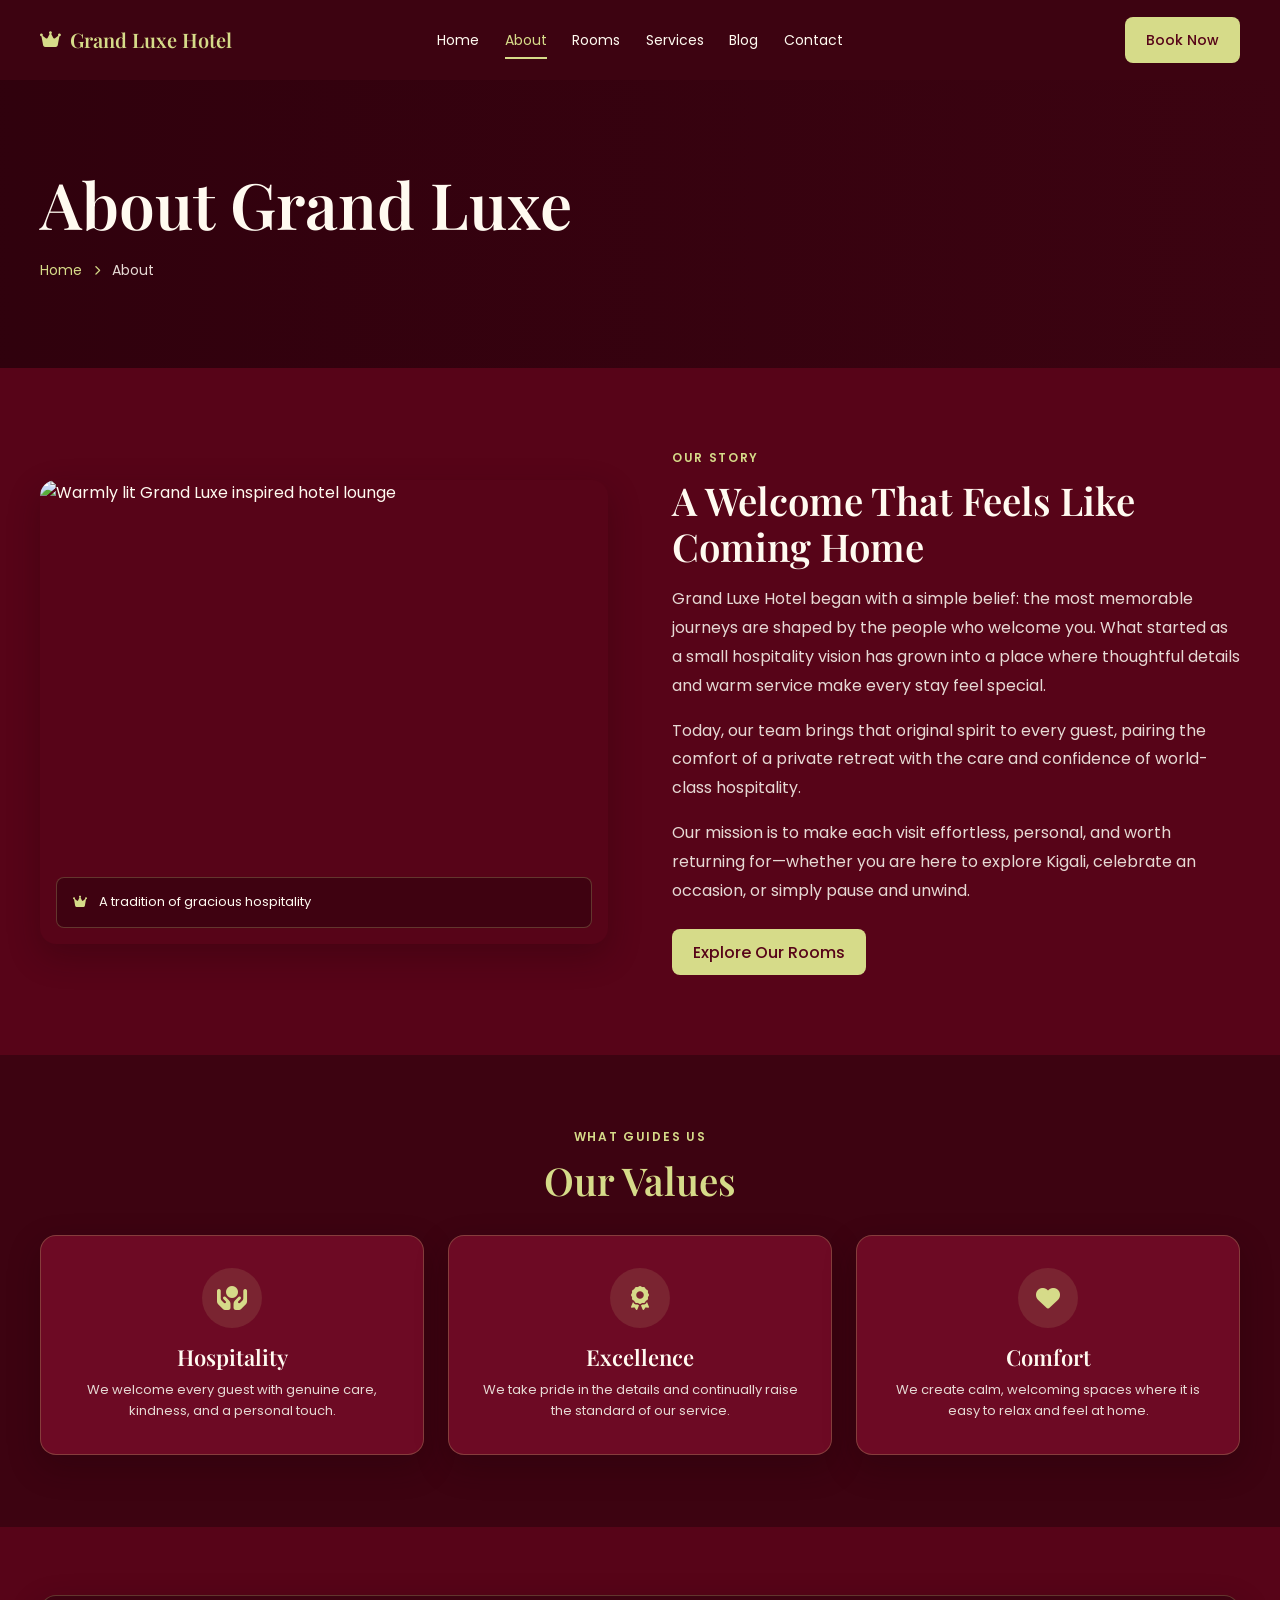
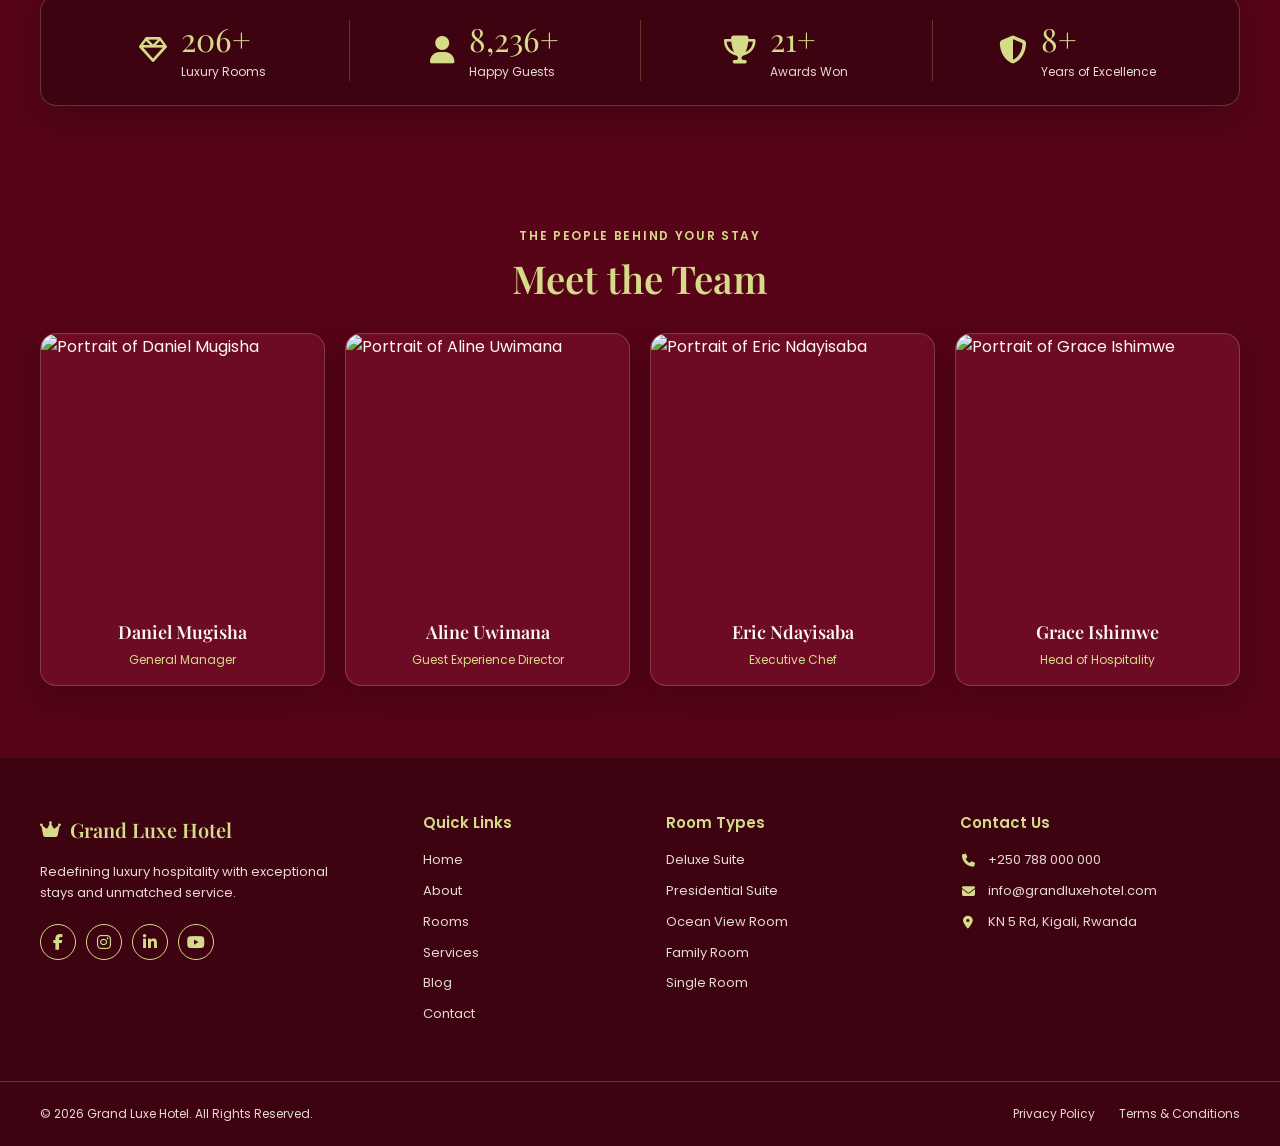
==== about.html @ 6709d189 "Add public pages and admin messages inbox Co-authored-by: Copilot <223556219+Copilot@users.noreply.g" ====
<!DOCTYPE html>
<html lang="en">
<head>
  <meta charset="UTF-8">
  <meta name="viewport" content="width=device-width, initial-scale=1.0">
  <title>About Us | Grand Luxe Hotel</title>
  <link rel="preconnect" href="https://fonts.googleapis.com">
  <link rel="preconnect" href="https://fonts.gstatic.com" crossorigin>
  <link rel="stylesheet" href="https://cdnjs.cloudflare.com/ajax/libs/font-awesome/6.7.2/css/all.min.css">
  <link rel="stylesheet" href="css/style.css">
  <script src="js/main.js" defer></script>
</head>
<body>
  <header class="site-header" id="site-header">
    <div class="site-header__inner container">
      <a class="site-brand" href="index.html" aria-label="Grand Luxe Hotel home">
        <i class="fa-solid fa-crown" aria-hidden="true"></i>
        <span>Grand Luxe Hotel</span>
      </a>
      <nav class="site-nav" id="site-navigation" aria-label="Main navigation">
        <a class="site-nav__link" href="index.html">Home</a>
        <a class="site-nav__link is-active" href="about.html" aria-current="page">About</a>
        <a class="site-nav__link" href="rooms.html">Rooms</a>
        <a class="site-nav__link" href="index.html#services">Services</a>
        <a class="site-nav__link" href="blog.html">Blog</a>
        <a class="site-nav__link" href="contact.html">Contact</a>
        <a class="btn btn-accent site-nav__mobile-book" href="booking.html">Book Now</a>
      </nav>
      <div class="site-header__actions">
        <a class="btn btn-accent site-header__book" href="booking.html">Book Now</a>
        <button class="site-menu-toggle" type="button" aria-label="Open navigation menu" aria-controls="site-navigation" aria-expanded="false">
          <span></span><span></span><span></span>
        </button>
      </div>
    </div>
  </header>

  <main>
    <section class="rooms-banner" aria-labelledby="page-banner-title">
      <div class="rooms-banner__content container">
        <h1 class="rooms-banner__title" id="page-banner-title">About Grand Luxe</h1>
        <nav class="rooms-breadcrumb" aria-label="Breadcrumb">
          <a href="index.html">Home</a><i class="fa-solid fa-chevron-right" aria-hidden="true"></i>
          <span aria-current="page">About</span>
        </nav>
      </div>
    </section>

    <section class="about-story container" aria-labelledby="about-story-title">
      <div class="about-story__image-wrap">
        <img src="https://images.unsplash.com/photo-1600210492486-724fe5c67fb0?auto=format&amp;fit=crop&amp;w=1400&amp;q=85" alt="Warmly lit Grand Luxe inspired hotel lounge" loading="lazy">
        <div class="about-story__image-caption"><i class="fa-solid fa-crown" aria-hidden="true"></i> A tradition of gracious hospitality</div>
      </div>
      <div class="about-story__content">
        <p class="page-eyebrow">Our Story</p>
        <h2 class="section-title" id="about-story-title">A Welcome That Feels Like Coming Home</h2>
        <p>Grand Luxe Hotel began with a simple belief: the most memorable journeys are shaped by the people who welcome you. What started as a small hospitality vision has grown into a place where thoughtful details and warm service make every stay feel special.</p>
        <p>Today, our team brings that original spirit to every guest, pairing the comfort of a private retreat with the care and confidence of world-class hospitality.</p>
        <p>Our mission is to make each visit effortless, personal, and worth returning for—whether you are here to explore Kigali, celebrate an occasion, or simply pause and unwind.</p>
        <a class="btn btn-accent about-story__button" href="rooms.html">Explore Our Rooms</a>
      </div>
    </section>

    <section class="about-values" aria-labelledby="about-values-title">
      <div class="container">
        <div class="page-section-heading">
          <p class="page-eyebrow">What Guides Us</p>
          <h2 class="section-title" id="about-values-title">Our Values</h2>
        </div>
        <div class="about-values__grid">
          <article class="card about-value-card">
            <span class="about-value-card__icon"><i class="fa-solid fa-hands-holding-circle" aria-hidden="true"></i></span>
            <h3>Hospitality</h3>
            <p>We welcome every guest with genuine care, kindness, and a personal touch.</p>
          </article>
          <article class="card about-value-card">
            <span class="about-value-card__icon"><i class="fa-solid fa-award" aria-hidden="true"></i></span>
            <h3>Excellence</h3>
            <p>We take pride in the details and continually raise the standard of our service.</p>
          </article>
          <article class="card about-value-card">
            <span class="about-value-card__icon"><i class="fa-solid fa-heart" aria-hidden="true"></i></span>
            <h3>Comfort</h3>
            <p>We create calm, welcoming spaces where it is easy to relax and feel at home.</p>
          </article>
        </div>
      </div>
    </section>

    <section class="about-stats container" aria-label="Grand Luxe Hotel at a glance">
      <div class="stats-strip card" id="stats-strip">
        <div class="stats-item"><i class="fa-regular fa-gem stats-item__icon" aria-hidden="true"></i><div class="stats-item__content"><p class="stats-item__number"><span data-counter data-target="250" data-suffix="+">0+</span></p><p class="stats-item__label">Luxury Rooms</p></div></div>
        <div class="stats-item"><i class="fa-solid fa-user stats-item__icon" aria-hidden="true"></i><div class="stats-item__content"><p class="stats-item__number"><span data-counter data-target="10000" data-suffix="+">0+</span></p><p class="stats-item__label">Happy Guests</p></div></div>
        <div class="stats-item"><i class="fa-solid fa-trophy stats-item__icon" aria-hidden="true"></i><div class="stats-item__content"><p class="stats-item__number"><span data-counter data-target="25" data-suffix="+">0+</span></p><p class="stats-item__label">Awards Won</p></div></div>
        <div class="stats-item"><i class="fa-solid fa-shield-halved stats-item__icon" aria-hidden="true"></i><div class="stats-item__content"><p class="stats-item__number"><span data-counter data-target="10" data-suffix="+">0+</span></p><p class="stats-item__label">Years of Excellence</p></div></div>
      </div>
    </section>

    <section class="about-team" aria-labelledby="about-team-title">
      <div class="container">
        <div class="page-section-heading">
          <p class="page-eyebrow">The People Behind Your Stay</p>
          <h2 class="section-title" id="about-team-title">Meet the Team</h2>
        </div>
        <div class="about-team__grid">
          <article class="card team-card">
            <img src="https://images.unsplash.com/photo-1560250097-0b93528c311a?auto=format&amp;fit=crop&amp;w=700&amp;q=85" alt="Portrait of Daniel Mugisha" loading="lazy">
            <div class="team-card__content"><h3>Daniel Mugisha</h3><p>General Manager</p></div>
          </article>
          <article class="card team-card">
            <img src="https://images.unsplash.com/photo-1580489944761-15a19d654956?auto=format&amp;fit=crop&amp;w=700&amp;q=85" alt="Portrait of Aline Uwimana" loading="lazy">
            <div class="team-card__content"><h3>Aline Uwimana</h3><p>Guest Experience Director</p></div>
          </article>
          <article class="card team-card">
            <img src="https://images.unsplash.com/photo-1500648767791-00dcc994a43e?auto=format&amp;fit=crop&amp;w=700&amp;q=85" alt="Portrait of Eric Ndayisaba" loading="lazy">
            <div class="team-card__content"><h3>Eric Ndayisaba</h3><p>Executive Chef</p></div>
          </article>
          <article class="card team-card">
            <img src="https://images.unsplash.com/photo-1551836022-d5d88e9218df?auto=format&amp;fit=crop&amp;w=700&amp;q=85" alt="Portrait of Grace Ishimwe" loading="lazy">
            <div class="team-card__content"><h3>Grace Ishimwe</h3><p>Head of Hospitality</p></div>
          </article>
        </div>
      </div>
    </section>
  </main>

  <footer class="site-footer" id="contact">
    <div class="site-footer__main container">
      <div class="site-footer__brand-column">
        <a class="site-brand site-footer__brand" href="index.html" aria-label="Grand Luxe Hotel home"><i class="fa-solid fa-crown" aria-hidden="true"></i><span>Grand Luxe Hotel</span></a>
        <p class="site-footer__tagline">Redefining luxury hospitality with exceptional stays and unmatched service.</p>
        <div class="site-footer__socials" aria-label="Social media">
          <a href="https://www.facebook.com/" aria-label="Facebook"><i class="fa-brands fa-facebook-f" aria-hidden="true"></i></a>
          <a href="https://www.instagram.com/" aria-label="Instagram"><i class="fa-brands fa-instagram" aria-hidden="true"></i></a>
          <a href="https://www.linkedin.com/" aria-label="LinkedIn"><i class="fa-brands fa-linkedin-in" aria-hidden="true"></i></a>
          <a href="https://www.youtube.com/" aria-label="YouTube"><i class="fa-brands fa-youtube" aria-hidden="true"></i></a>
        </div>
      </div>
      <div class="site-footer__column"><h2 class="site-footer__heading">Quick Links</h2><ul class="site-footer__links"><li><a href="index.html">Home</a></li><li><a href="about.html" aria-current="page">About</a></li><li><a href="rooms.html">Rooms</a></li><li><a href="index.html#services">Services</a></li><li><a href="blog.html">Blog</a></li><li><a href="contact.html">Contact</a></li></ul></div>
      <div class="site-footer__column"><h2 class="site-footer__heading">Room Types</h2><ul class="site-footer__links"><li><a href="rooms.html">Deluxe Suite</a></li><li><a href="rooms.html">Presidential Suite</a></li><li><a href="rooms.html">Ocean View Room</a></li><li><a href="rooms.html">Family Room</a></li><li><a href="rooms.html">Single Room</a></li></ul></div>
      <div class="site-footer__column"><h2 class="site-footer__heading">Contact Us</h2><ul class="site-footer__contact"><li><i class="fa-solid fa-phone" aria-hidden="true"></i><a href="tel:+250788000000">+250 788 000 000</a></li><li><i class="fa-solid fa-envelope" aria-hidden="true"></i><a href="mailto:info@grandluxehotel.com">info@grandluxehotel.com</a></li><li><i class="fa-solid fa-location-dot" aria-hidden="true"></i><span>KN 5 Rd, Kigali, Rwanda</span></li></ul></div>
    </div>
    <div class="site-footer__bottom"><div class="site-footer__bottom-inner container"><p>&copy; 2026 Grand Luxe Hotel. All Rights Reserved.</p><nav class="site-footer__legal" aria-label="Legal"><a href="#privacy-policy">Privacy Policy</a><a href="#terms-and-conditions">Terms &amp; Conditions</a></nav></div></div>
  </footer>
  <button class="back-to-top" type="button" aria-label="Back to top"><i class="fa-solid fa-arrow-up" aria-hidden="true"></i></button>
</body>
</html>
---- css/style.css ----
@import url('https://fonts.googleapis.com/css2?family=Playfair+Display:wght@400;500;600;700&family=Poppins:wght@300;400;500;600;700&display=swap');

:root {
  color-scheme: dark;

  --color-primary: #570418;
  --color-primary-dark: #3d0311;
  --color-primary-light: #6d0a24;
  --color-accent: #d6db89;
  --color-accent-light: #e4e8ad;
  --color-accent-dark: #bcc16d;
  --color-text: #fffaf0;
  --color-text-muted: #e6d9d4;
  --color-border: rgb(214 219 137 / 24%);
  --color-shadow: rgb(25 0 7 / 28%);

  --font-heading: 'Playfair Display', Georgia, serif;
  --font-body: 'Poppins', Arial, sans-serif;

  --container-width: 1200px;
  --container-gutter: 1.5rem;
  --radius-card: 1rem;
  --radius-control: 0.5rem;
  --shadow-card: 0 0.75rem 2rem var(--color-shadow);
}

*,
*::before,
*::after {
  box-sizing: border-box;
}

html {
  scroll-behavior: smooth;
}

body {
  min-width: 320px;
  margin: 0;
  background-color: var(--color-primary);
  color: var(--color-text);
  font-family: var(--font-body);
  font-size: 1rem;
  line-height: 1.6;
}

img,
svg,
video {
  display: block;
  max-width: 100%;
}

button,
input,
select,
textarea {
  font: inherit;
}

button,
a {
  -webkit-tap-highlight-color: transparent;
}

a {
  color: inherit;
  text-decoration: none;
}

h1,
h2,
h3,
h4,
h5,
h6 {
  margin: 0;
  color: var(--color-accent);
  font-family: var(--font-heading);
  font-weight: 600;
  line-height: 1.2;
}

p {
  margin: 0;
  color: var(--color-text-muted);
}

.container {
  width: min(100% - (var(--container-gutter) * 2), var(--container-width));
  margin-inline: auto;
}

.btn {
  display: inline-flex;
  min-height: 2.875rem;
  align-items: center;
  justify-content: center;
  gap: 0.5rem;
  padding: 0.75rem 1.25rem;
  border: 1px solid transparent;
  border-radius: var(--radius-control);
  cursor: pointer;
  font-weight: 500;
  line-height: 1.2;
  text-align: center;
  transition: background-color 180ms ease, border-color 180ms ease, color 180ms ease, transform 180ms ease;
}

.btn:hover {
  transform: translateY(-1px);
}

.btn:focus-visible {
  outline: 2px solid var(--color-accent);
  outline-offset: 3px;
}

.btn-accent {
  background-color: var(--color-accent);
  color: var(--color-primary);
}

.btn-accent:hover {
  background-color: var(--color-accent-light);
}

.btn-outline {
  border-color: var(--color-accent);
  background-color: transparent;
  color: var(--color-accent);
}

.btn-outline:hover {
  background-color: rgb(214 219 137 / 12%);
}

.section-title {
  color: var(--color-accent);
  font-family: var(--font-heading);
  font-size: clamp(1.75rem, 3vw, 2.5rem);
  font-weight: 600;
  line-height: 1.2;
}

.card {
  overflow: hidden;
  border: 1px solid var(--color-border);
  border-radius: var(--radius-card);
  background-color: var(--color-primary-light);
  box-shadow: var(--shadow-card);
}

.site-header {
  position: sticky;
  z-index: 10;
  top: 0;
  background-color: var(--color-primary-dark);
  transition: box-shadow 180ms ease;
}

.site-header.is-scrolled {
  box-shadow: 0 0.5rem 1.5rem rgb(20 0 5 / 28%);
}

.site-header__inner {
  position: relative;
  display: grid;
  min-height: 5rem;
  grid-template-columns: 1fr auto 1fr;
  align-items: center;
  gap: 1.5rem;
}

.site-brand {
  display: inline-flex;
  width: fit-content;
  align-items: center;
  gap: 0.625rem;
  color: var(--color-accent);
  font-family: var(--font-heading);
  font-size: 1.25rem;
  font-weight: 600;
  white-space: nowrap;
}

.site-brand i {
  font-size: 1.125rem;
}

.site-nav {
  display: flex;
  align-items: center;
  justify-content: center;
  gap: clamp(1rem, 2vw, 1.75rem);
}

.site-nav__link {
  position: relative;
  padding-block: 0.5rem;
  color: var(--color-text);
  font-size: 0.875rem;
  transition: color 180ms ease;
}

.site-nav__link::after {
  position: absolute;
  right: 0;
  bottom: 0;
  left: 0;
  height: 2px;
  background-color: var(--color-accent);
  content: "";
  transform: scaleX(0);
  transform-origin: left;
  transition: transform 180ms ease;
}

.site-nav__link:hover,
.site-nav__link.is-active {
  color: var(--color-accent);
}

.site-nav__link:hover::after,
.site-nav__link.is-active::after {
  transform: scaleX(1);
}

.site-header__actions {
  display: flex;
  align-items: center;
  justify-content: flex-end;
}

.site-header__book,
.site-nav__mobile-book {
  font-size: 0.875rem;
}

.site-nav__mobile-book,
.site-menu-toggle {
  display: none;
}

.hero {
  display: flex;
  min-height: calc(100svh - 5rem);
  align-items: center;
  padding-block: clamp(4rem, 9vw, 8rem);
  background-color: var(--color-primary-dark);
  background-image:
    linear-gradient(90deg, rgb(45 0 12 / 88%) 0%, rgb(59 3 17 / 70%) 48%, rgb(45 0 12 / 34%) 100%),
    linear-gradient(0deg, rgb(45 0 12 / 38%), transparent 48%),
    url("https://images.unsplash.com/photo-1566073771259-6a8506099945?auto=format&fit=crop&w=2400&q=85");
  background-position: center;
  background-size: cover;
  isolation: isolate;
}

.hero__content {
  animation: hero-fade-in 800ms ease-out both;
}

.hero__eyebrow {
  margin-bottom: 1.25rem;
  color: var(--color-accent);
  font-size: 0.8125rem;
  font-weight: 600;
  letter-spacing: 0.16em;
  text-transform: uppercase;
}

.hero__title {
  max-width: 13ch;
  color: var(--color-text);
  font-size: clamp(3rem, 7vw, 5.75rem);
  font-weight: 500;
  letter-spacing: -0.035em;
}

.hero__title span {
  color: var(--color-accent);
}

.hero__subtitle {
  max-width: 39rem;
  margin-top: 1.5rem;
  color: var(--color-text-muted);
  font-size: clamp(1rem, 1.5vw, 1.125rem);
}

.hero__actions {
  display: flex;
  flex-wrap: wrap;
  gap: 1rem;
  margin-top: 2rem;
}

@keyframes hero-fade-in {
  from {
    opacity: 0;
    transform: translateY(1rem);
  }

  to {
    opacity: 1;
    transform: translateY(0);
  }
}

.booking-overview {
  position: relative;
  z-index: 1;
  margin-top: -3rem;
  padding-bottom: 3rem;
}

.booking-search {
  display: grid;
  grid-template-columns: repeat(4, minmax(0, 1fr)) auto;
  align-items: end;
  gap: 1rem;
  padding: 1.25rem;
  border-color: var(--color-accent);
  background-color: var(--color-primary-dark);
}

.booking-field {
  min-width: 0;
}

.booking-field__label {
  display: block;
  margin-bottom: 0.5rem;
  color: var(--color-text);
  font-size: 0.75rem;
  font-weight: 500;
}

.booking-field__control {
  position: relative;
}

.booking-field__control > i {
  position: absolute;
  z-index: 1;
  top: 50%;
  left: 0.875rem;
  color: var(--color-accent);
  pointer-events: none;
  transform: translateY(-50%);
}

.booking-field__control input,
.booking-field__control select {
  width: 100%;
  min-height: 3rem;
  padding: 0.625rem 0.75rem 0.625rem 2.5rem;
  border: 1px solid var(--color-border);
  border-radius: var(--radius-control);
  background-color: rgb(255 250 240 / 5%);
  color: var(--color-text);
  font-size: 0.8125rem;
}

.booking-field__control select {
  cursor: pointer;
}

.booking-field__control option {
  background-color: var(--color-primary-dark);
  color: var(--color-text);
}

.booking-field__control input:focus-visible,
.booking-field__control select:focus-visible {
  border-color: var(--color-accent);
  outline: 2px solid rgb(214 219 137 / 40%);
  outline-offset: 1px;
}

.booking-field__control [aria-invalid="true"] {
  border-color: #ff7777;
}

.booking-field__error {
  display: block;
  min-height: 1.125rem;
  margin-top: 0.25rem;
  color: #ff8585;
  font-size: 0.6875rem;
  line-height: 1.4;
}

.booking-search__submit {
  align-self: center;
  min-height: 3rem;
  white-space: nowrap;
}

.booking-search__status {
  grid-column: 1 / -1;
  color: #ff8585;
  font-size: 0.75rem;
}

.booking-search__status:empty {
  display: none;
}

.stats-strip {
  display: grid;
  grid-template-columns: repeat(4, minmax(0, 1fr));
  margin-top: 1.25rem;
  padding: 1.5rem 1rem;
  background-color: var(--color-primary-dark);
}

.stats-item {
  display: flex;
  min-width: 0;
  align-items: center;
  justify-content: center;
  gap: 0.875rem;
  padding-inline: 1rem;
}

.stats-item + .stats-item {
  border-left: 1px solid var(--color-border);
}

.stats-item__icon {
  flex: 0 0 auto;
  color: var(--color-accent);
  font-size: 1.75rem;
}

.stats-item__number {
  color: var(--color-accent);
  font-family: var(--font-heading);
  font-size: clamp(1.375rem, 2.5vw, 2rem);
  line-height: 1.2;
}

.stats-item__label {
  margin-top: 0.25rem;
  color: var(--color-text-muted);
  font-size: 0.75rem;
}

.featured-rooms {
  padding-block: 4rem 5rem;
  background-color: var(--color-primary);
}

.featured-rooms__header {
  display: flex;
  align-items: flex-end;
  justify-content: space-between;
  gap: 1.5rem;
  margin-bottom: 1.75rem;
}

.featured-rooms__eyebrow {
  margin-bottom: 0.5rem;
  color: var(--color-accent);
  font-size: 0.75rem;
  font-weight: 600;
  letter-spacing: 0.14em;
  text-transform: uppercase;
}

.featured-rooms__view-all {
  display: inline-flex;
  flex: 0 0 auto;
  align-items: center;
  gap: 0.625rem;
  padding-bottom: 0.25rem;
  color: var(--color-accent);
  font-size: 0.875rem;
  font-weight: 500;
  transition: color 180ms ease, gap 180ms ease;
}

.featured-rooms__view-all:hover {
  gap: 0.875rem;
  color: var(--color-accent-light);
}

.featured-rooms__status {
  margin-bottom: 1rem;
  color: #ff8585;
  font-size: 0.8125rem;
}

.featured-rooms__status:empty {
  display: none;
}

.featured-rooms__grid {
  display: grid;
  grid-template-columns: repeat(3, minmax(0, 1fr));
  gap: 1.5rem;
}

.room-card {
  min-width: 0;
  transition: opacity 500ms ease, transform 500ms ease, box-shadow 220ms ease;
}

.room-card:hover {
  box-shadow: 0 1.25rem 2.5rem var(--color-shadow);
  transform: translateY(-0.375rem);
}

.room-card--animate {
  opacity: 0;
  transform: translateY(1.25rem);
}

.room-card--animate.is-visible {
  opacity: 1;
  transform: translateY(0);
}

.room-card--animate:nth-child(2) {
  transition-delay: 100ms;
}

.room-card--animate:nth-child(3) {
  transition-delay: 200ms;
}

.room-card__image-wrap {
  position: relative;
  overflow: hidden;
  height: 15rem;
  background-color: var(--color-primary-dark);
}

.room-card__image {
  width: 100%;
  height: 100%;
  object-fit: cover;
  transition: transform 500ms ease;
}

.room-card:hover .room-card__image {
  transform: scale(1.06);
}

.room-card__tag {
  position: absolute;
  top: 1rem;
  left: 1rem;
  padding: 0.375rem 0.625rem;
  border-radius: 0.25rem;
  background-color: var(--color-accent);
  color: var(--color-primary);
  font-size: 0.625rem;
  font-weight: 700;
  letter-spacing: 0.08em;
  text-transform: uppercase;
}

.room-card__favorite {
  position: absolute;
  top: 0.75rem;
  right: 0.75rem;
  display: grid;
  width: 2.5rem;
  height: 2.5rem;
  place-items: center;
  border: 1px solid rgb(255 250 240 / 30%);
  border-radius: 50%;
  background-color: rgb(61 3 17 / 68%);
  color: var(--color-text);
  cursor: pointer;
  font-size: 1rem;
  transition: background-color 180ms ease, color 180ms ease, transform 180ms ease;
}

.room-card__favorite:hover {
  transform: scale(1.08);
}

.room-card__favorite.is-favorite {
  border-color: var(--color-accent);
  color: var(--color-accent);
}

.room-card__favorite:focus-visible {
  outline: 2px solid var(--color-accent);
  outline-offset: 3px;
}

.room-card__body {
  padding: 1.25rem;
}

.room-card__name {
  color: var(--color-text);
  font-size: 1.375rem;
}

.room-card__features {
  display: flex;
  flex-wrap: wrap;
  gap: 0.625rem 1rem;
  margin: 1rem 0 1.25rem;
  padding: 0;
  color: var(--color-text-muted);
  font-size: 0.75rem;
  list-style: none;
}

.room-card__features li {
  display: inline-flex;
  align-items: center;
  gap: 0.375rem;
  white-space: nowrap;
}

.room-card__features i {
  color: var(--color-accent);
}

.room-card__footer {
  display: flex;
  align-items: center;
  justify-content: space-between;
  gap: 0.75rem;
  padding-top: 1rem;
  border-top: 1px solid var(--color-border);
}

.room-card__price {
  color: var(--color-text-muted);
  font-size: 0.75rem;
  white-space: nowrap;
}

.room-card__price span {
  color: var(--color-accent);
  font-family: var(--font-heading);
  font-size: 1.5rem;
  font-weight: 600;
}

.room-card__book {
  flex: 0 0 auto;
  min-height: 2.625rem;
  padding: 0.625rem 0.875rem;
  font-size: 0.8125rem;
}

.services-section {
  padding-block: 0 5rem;
  scroll-margin-top: 5.5rem;
}

.services-banner {
  display: grid;
  grid-template-columns: minmax(0, 0.95fr) minmax(0, 1.05fr);
  overflow: hidden;
  border: 1px solid var(--color-border);
  border-radius: var(--radius-card);
  background-color: var(--color-primary-dark);
  box-shadow: var(--shadow-card);
}

.services-banner__image-wrap {
  min-height: 29rem;
  overflow: hidden;
  background-color: var(--color-primary-light);
}

.services-banner__image {
  width: 100%;
  height: 100%;
  object-fit: cover;
}

.services-banner__content {
  align-self: center;
  padding: clamp(2rem, 4vw, 3.75rem);
}

.services-banner__eyebrow {
  margin-bottom: 0.75rem;
  color: var(--color-accent);
  font-size: 0.75rem;
  font-weight: 600;
  letter-spacing: 0.14em;
  text-transform: uppercase;
}

.services-banner__title {
  max-width: 20ch;
  color: var(--color-text);
  font-size: clamp(1.75rem, 3vw, 2.5rem);
}

.services-banner__description {
  max-width: 38rem;
  margin-top: 1rem;
  color: var(--color-text-muted);
  font-size: 0.875rem;
}

.services-list {
  display: grid;
  grid-template-columns: repeat(2, minmax(0, 1fr));
  gap: 1rem 1.25rem;
  margin: 1.75rem 0;
  padding: 0;
  list-style: none;
}

.services-list__item {
  display: flex;
  min-width: 0;
  align-items: center;
  gap: 0.75rem;
  color: var(--color-text);
  font-size: 0.8125rem;
  transition: color 180ms ease;
}

.services-list__item i {
  flex: 0 0 1.25rem;
  color: var(--color-accent);
  font-size: 1rem;
  text-align: center;
  transition: transform 180ms ease;
}

.services-list__item:hover {
  color: var(--color-accent);
}

.services-list__item:hover i {
  transform: scale(1.18);
}

.services-banner__button {
  margin-top: 0.25rem;
}

.site-footer {
  background-color: var(--color-primary-dark);
}

.site-footer__main {
  display: grid;
  grid-template-columns: 1.35fr 0.8fr 1fr 1.1fr;
  gap: 2.5rem;
  padding-block: 3.5rem;
}

.site-footer__brand {
  margin-bottom: 1rem;
}

.site-footer__tagline {
  max-width: 18rem;
  color: var(--color-text-muted);
  font-size: 0.8125rem;
}

.site-footer__socials {
  display: flex;
  flex-wrap: wrap;
  gap: 0.625rem;
  margin-top: 1.25rem;
}

.site-footer__socials a {
  display: grid;
  width: 2.25rem;
  height: 2.25rem;
  place-items: center;
  border: 1px solid var(--color-accent);
  border-radius: 50%;
  color: var(--color-accent);
  transition: background-color 180ms ease, color 180ms ease, transform 180ms ease;
}

.site-footer__socials a:hover {
  background-color: var(--color-accent);
  color: var(--color-primary-dark);
  transform: translateY(-2px);
}

.site-footer__socials a:focus-visible,
.site-footer a:focus-visible,
.back-to-top:focus-visible {
  outline: 2px solid var(--color-accent);
  outline-offset: 3px;
}

.site-footer__heading {
  margin-bottom: 1.125rem;
  color: var(--color-accent);
  font-family: var(--font-body);
  font-size: 0.9375rem;
  font-weight: 600;
}

.site-footer__links,
.site-footer__contact {
  display: grid;
  gap: 0.625rem;
  margin: 0;
  padding: 0;
  color: var(--color-text-muted);
  font-size: 0.8125rem;
  list-style: none;
}

.site-footer__links a,
.site-footer__contact a,
.site-footer__legal a {
  transition: color 180ms ease;
}

.site-footer__links a:hover,
.site-footer__contact a:hover,
.site-footer__legal a:hover {
  color: var(--color-accent);
}

.site-footer__contact li {
  display: flex;
  align-items: flex-start;
  gap: 0.75rem;
}

.site-footer__contact i {
  flex: 0 0 1rem;
  margin-top: 0.25rem;
  color: var(--color-accent);
  text-align: center;
}

.site-footer__bottom {
  border-top: 1px solid var(--color-border);
}

.site-footer__bottom-inner {
  display: flex;
  min-height: 4rem;
  align-items: center;
  justify-content: space-between;
  gap: 1rem;
  color: var(--color-text-muted);
  font-size: 0.75rem;
}

.site-footer__legal {
  display: flex;
  flex-wrap: wrap;
  gap: 1.5rem;
}

.back-to-top {
  position: fixed;
  z-index: 20;
  right: max(1.25rem, env(safe-area-inset-right));
  bottom: max(1.25rem, env(safe-area-inset-bottom));
  display: grid;
  width: 3rem;
  height: 3rem;
  place-items: center;
  border: 1px solid var(--color-accent);
  border-radius: 50%;
  background-color: var(--color-accent);
  box-shadow: 0 0.5rem 1.5rem var(--color-shadow);
  color: var(--color-primary);
  cursor: pointer;
  opacity: 0;
  pointer-events: none;
  transform: translateY(0.5rem);
  transition: opacity 180ms ease, transform 180ms ease, background-color 180ms ease;
  visibility: hidden;
}

.back-to-top:hover {
  background-color: var(--color-accent-light);
  transform: translateY(0);
}

.back-to-top.is-visible {
  opacity: 1;
  pointer-events: auto;
  transform: translateY(0);
  visibility: visible;
}

.rooms-banner {
  display: flex;
  min-height: 18rem;
  align-items: center;
  background-color: var(--color-primary-dark);
  background-image:
    linear-gradient(90deg, rgb(45 0 12 / 82%), rgb(59 3 17 / 56%)),
    url("https://images.unsplash.com/photo-1566073771259-6a8506099945?auto=format&fit=crop&w=2200&q=85");
  background-position: center 56%;
  background-size: cover;
}

.rooms-banner__content {
  padding-block: 3rem;
}

.rooms-banner__title {
  color: var(--color-text);
  font-size: clamp(2.5rem, 5vw, 4rem);
}

.rooms-breadcrumb {
  display: flex;
  align-items: center;
  gap: 0.75rem;
  margin-top: 1rem;
  color: var(--color-text-muted);
  font-size: 0.875rem;
}

.rooms-breadcrumb a {
  color: var(--color-accent);
  transition: color 180ms ease;
}

.rooms-breadcrumb a:hover {
  color: var(--color-accent-light);
}

.rooms-breadcrumb i {
  color: var(--color-accent);
  font-size: 0.625rem;
}

.rooms-page {
  padding-block: 3rem 5rem;
}

.room-filters {
  display: grid;
  grid-template-columns: minmax(10rem, 1fr) minmax(12rem, 1.3fr) minmax(8rem, 0.8fr) minmax(10rem, 1fr) auto;
  align-items: end;
  gap: 1rem;
  padding: 1.25rem;
  border-color: var(--color-accent);
  background-color: var(--color-primary-dark);
}

.room-filter {
  min-width: 0;
}

.room-filter__label {
  display: flex;
  align-items: center;
  justify-content: space-between;
  gap: 0.5rem;
  margin-bottom: 0.625rem;
  color: var(--color-text);
  font-size: 0.75rem;
  font-weight: 500;
}

.room-filter__control {
  width: 100%;
  min-height: 2.875rem;
  padding: 0.625rem 0.75rem;
  border: 1px solid var(--color-border);
  border-radius: var(--radius-control);
  background-color: rgb(255 250 240 / 5%);
  color: var(--color-text);
  font-size: 0.8125rem;
}

.room-filter__control option {
  background-color: var(--color-primary-dark);
  color: var(--color-text);
}

.room-filter__control:focus-visible,
.room-filter__range:focus-visible {
  border-color: var(--color-accent);
  outline: 2px solid rgb(214 219 137 / 40%);
  outline-offset: 1px;
}

.room-filter__price {
  color: var(--color-accent);
  font-size: 0.8125rem;
  font-weight: 600;
}

.room-filter__range {
  width: 100%;
  height: 1.25rem;
  margin: 0;
  accent-color: var(--color-accent);
  cursor: pointer;
}

.room-filter__range-labels {
  display: flex;
  justify-content: space-between;
  color: var(--color-text-muted);
  font-size: 0.625rem;
}

.room-filters__reset {
  min-height: 2.875rem;
  padding-inline: 0.875rem;
  font-size: 0.8125rem;
  white-space: nowrap;
}

.rooms-results {
  display: flex;
  min-height: 3rem;
  align-items: center;
  justify-content: space-between;
}

.rooms-results__count {
  color: var(--color-text-muted);
  font-size: 0.875rem;
}

.rooms-results__error {
  color: #ff8585;
  font-size: 0.8125rem;
}

.rooms-grid {
  display: grid;
  grid-template-columns: repeat(3, minmax(0, 1fr));
  align-items: stretch;
  gap: 1.5rem;
}

.rooms-grid .room-card {
  overflow: hidden;
}

.room-card__tag--available {
  background-color: #9fdb9b;
  color: #173c1c;
}

.room-card__tag--occupied {
  background-color: #f27b7b;
  color: #4b1010;
}

.room-card__tag--cleaning {
  background-color: #f4ac62;
  color: #4a2b0d;
}

.room-card__description {
  min-height: 3.2em;
  margin-top: 0.75rem;
  color: var(--color-text-muted);
  font-size: 0.75rem;
}

.room-card__features--rooms {
  gap: 0.625rem 0.875rem;
  margin: 1rem 0 0;
}

.room-card__features--rooms li {
  white-space: nowrap;
}

.room-card__book:disabled {
  border-color: #8d7a7b;
  background-color: #8d7a7b;
  color: #f4eeee;
  cursor: not-allowed;
  transform: none;
}

.room-card__book:disabled:hover {
  transform: none;
}

.rooms-grid__item {
  min-width: 0;
}

.rooms-empty {
  display: flex;
  min-height: 18rem;
  flex-direction: column;
  align-items: center;
  justify-content: center;
  gap: 0.75rem;
  margin-top: 1rem;
  padding: 2rem;
  text-align: center;
}

.rooms-empty[hidden],
.rooms-results__error[hidden] {
  display: none;
}

.rooms-empty > i {
  color: var(--color-accent);
  font-size: 2rem;
}

.rooms-empty h2 {
  color: var(--color-text);
  font-size: 1.75rem;
}

.rooms-empty p {
  margin-bottom: 0.5rem;
}

.rooms-grid__item .room-card {
  height: 100%;
}

.booking-banner {
  min-height: 15rem;
}

.booking-page {
  padding-block: 3rem 5rem;
}

.booking-layout {
  display: grid;
  grid-template-columns: minmax(0, 1.45fr) minmax(18rem, 0.8fr);
  align-items: start;
  gap: 1.5rem;
}

.booking-form-column {
  min-width: 0;
  grid-column: 1;
  grid-row: 1;
}

.booking-form {
  padding: clamp(1.25rem, 3vw, 2rem);
}

.booking-form__heading {
  margin-bottom: 1.5rem;
}

.booking-form__eyebrow {
  margin-bottom: 0.5rem;
  color: var(--color-accent);
  font-size: 0.75rem;
  font-weight: 600;
  letter-spacing: 0.12em;
  text-transform: uppercase;
}

.booking-form__grid {
  display: grid;
  grid-template-columns: repeat(2, minmax(0, 1fr));
  gap: 1rem;
}

.booking-form__field {
  min-width: 0;
  margin: 0;
  padding: 0;
  border: 0;
}

.booking-form__field--full {
  grid-column: 1 / -1;
}

.booking-form__label {
  display: block;
  margin-bottom: 0.5rem;
  color: var(--color-text);
  font-size: 0.8125rem;
  font-weight: 500;
}

.booking-form__label span {
  color: var(--color-text-muted);
  font-size: 0.75rem;
  font-weight: 400;
}

.booking-form__control {
  display: block;
  width: 100%;
  min-height: 2.875rem;
  padding: 0.6875rem 0.75rem;
  border: 1px solid var(--color-border);
  border-radius: var(--radius-control);
  background-color: rgb(255 250 240 / 5%);
  color: var(--color-text);
  font-size: 0.875rem;
}

.booking-form__control option {
  background-color: var(--color-primary-dark);
  color: var(--color-text);
}

.booking-form__control:focus-visible {
  border-color: var(--color-accent);
  outline: 2px solid rgb(214 219 137 / 40%);
  outline-offset: 1px;
}

.booking-form__control[aria-invalid="true"],
.booking-payment[aria-invalid="true"] .booking-payment__options {
  border-color: #ff8585;
}

.booking-form__textarea {
  min-height: 7rem;
  resize: vertical;
}

.booking-form__field-error {
  display: block;
  min-height: 1.125rem;
  margin-top: 0.25rem;
  color: #ff8585;
  font-size: 0.6875rem;
  line-height: 1.4;
}

.booking-form__error {
  margin-bottom: 1rem;
  color: #ff8585;
  font-size: 0.8125rem;
}

.booking-form__error:empty {
  display: none;
}

.booking-payment__options {
  display: grid;
  grid-template-columns: repeat(3, minmax(0, 1fr));
  gap: 0.625rem;
  padding: 0.75rem;
  border: 1px solid var(--color-border);
  border-radius: var(--radius-control);
}

.booking-payment__option {
  min-width: 0;
  cursor: pointer;
}

.booking-payment__option input {
  position: absolute;
  width: 1px;
  height: 1px;
  opacity: 0;
}

.booking-payment__option span {
  display: flex;
  min-height: 2.75rem;
  align-items: center;
  justify-content: center;
  gap: 0.5rem;
  padding: 0.5rem;
  border: 1px solid transparent;
  border-radius: 0.375rem;
  color: var(--color-text-muted);
  font-size: 0.75rem;
  text-align: center;
  transition: background-color 180ms ease, border-color 180ms ease, color 180ms ease;
}

.booking-payment__option i {
  color: var(--color-accent);
}

.booking-payment__option input:checked + span {
  border-color: var(--color-accent);
  background-color: rgb(214 219 137 / 10%);
  color: var(--color-accent);
}

.booking-payment__option input:focus-visible + span {
  outline: 2px solid var(--color-accent);
  outline-offset: 2px;
}

.booking-form__submit {
  width: 100%;
  margin-top: 1.5rem;
}

.booking-summary {
  position: sticky;
  top: 6rem;
  grid-column: 2;
  grid-row: 1;
  padding: 1.25rem;
  background-color: var(--color-primary-dark);
}

.booking-summary__title {
  margin-bottom: 1rem;
  color: var(--color-text);
  font-family: var(--font-body);
  font-size: 1.125rem;
  font-weight: 600;
}

.booking-summary__image {
  width: 100%;
  height: 11rem;
  border-radius: var(--radius-control);
  background-color: var(--color-primary-light);
  object-fit: cover;
}

.booking-summary__room-name {
  margin-top: 1rem;
  color: var(--color-text);
  font-size: 1.375rem;
}

.booking-summary__nightly {
  margin-top: 0.25rem;
  color: var(--color-text-muted);
  font-size: 0.75rem;
}

.booking-summary__nightly span {
  color: var(--color-accent);
  font-size: 1rem;
  font-weight: 600;
}

.booking-summary__details {
  display: grid;
  gap: 0.75rem;
  margin: 1.25rem 0;
  padding: 1.25rem 0;
  border-top: 1px solid var(--color-border);
  border-bottom: 1px solid var(--color-border);
}

.booking-summary__details div,
.booking-summary__totals > div {
  display: flex;
  align-items: baseline;
  justify-content: space-between;
  gap: 0.75rem;
}

.booking-summary__details dt,
.booking-summary__totals > div {
  color: var(--color-text-muted);
  font-size: 0.8125rem;
}

.booking-summary__details dd {
  margin: 0;
  color: var(--color-text);
  font-size: 0.8125rem;
  text-align: right;
}

.booking-summary__totals {
  display: grid;
  gap: 0.75rem;
}

.booking-summary__total {
  align-items: center !important;
  margin-top: 0.25rem;
  padding-top: 1rem;
  border-top: 1px solid var(--color-border);
  color: var(--color-text) !important;
}

.booking-summary__total strong {
  color: var(--color-accent);
  font-family: var(--font-heading);
  font-size: 1.75rem;
  font-weight: 600;
}

.booking-confirmation {
  padding: clamp(1.5rem, 4vw, 3rem);
  border-color: var(--color-border);
  text-align: center;
}

.booking-confirmation__icon {
  display: grid;
  width: 4.5rem;
  height: 4.5rem;
  place-items: center;
  margin: 0 auto 1rem;
  border-radius: 50%;
  background-color: var(--color-accent);
  color: var(--color-primary-dark);
  font-size: 2rem;
}

.booking-confirmation__title {
  color: var(--color-text);
  font-size: clamp(2rem, 4vw, 2.75rem);
}

.booking-confirmation__id {
  margin-top: 0.625rem;
  color: var(--color-accent);
  font-weight: 600;
}

.booking-confirmation__intro {
  margin-top: 0.75rem;
}

.booking-confirmation__details {
  display: grid;
  grid-template-columns: repeat(2, minmax(0, 1fr));
  gap: 0.875rem;
  margin: 1.5rem 0;
  padding: 1.25rem;
  border: 1px solid var(--color-border);
  border-radius: var(--radius-control);
  background-color: rgb(255 250 240 / 3%);
  text-align: left;
}

.booking-confirmation__details div {
  display: grid;
  gap: 0.25rem;
}

.booking-confirmation__details dt {
  color: var(--color-text-muted);
  font-size: 0.6875rem;
}

.booking-confirmation__details dd {
  margin: 0;
  color: var(--color-text);
  font-size: 0.875rem;
}

.booking-confirmation__actions {
  display: flex;
  flex-wrap: wrap;
  justify-content: center;
  gap: 0.75rem;
}

@media print {
  .site-header,
  .site-footer,
  .back-to-top,
  .booking-summary,
  .booking-banner {
    display: none !important;
  }

  body,
  .booking-page {
    background: #fff;
    color: #111;
  }

  .booking-layout {
    display: block;
  }

  .booking-confirmation {
    border: 1px solid #999;
    box-shadow: none;
    color: #111;
  }
}

@media (max-width: 767px) {
  :root {
    --container-gutter: 1rem;
  }

  body {
    font-size: 0.9375rem;
  }

  .btn {
    min-height: 2.75rem;
    padding: 0.6875rem 1rem;
  }

  .site-header__inner {
    min-height: 4.5rem;
    grid-template-columns: 1fr auto;
    gap: 1rem;
  }

  .site-brand {
    font-size: 1.125rem;
  }

  .site-header__book {
    display: none;
  }

  .site-header__actions {
    grid-column: 2;
    grid-row: 1;
  }

  .site-menu-toggle {
    display: inline-flex;
    width: 2.75rem;
    height: 2.75rem;
    flex-direction: column;
    align-items: center;
    justify-content: center;
    gap: 0.3125rem;
    border: 1px solid var(--color-border);
    border-radius: var(--radius-control);
    background: transparent;
    color: var(--color-accent);
    cursor: pointer;
  }

  .site-menu-toggle span {
    width: 1.125rem;
    height: 2px;
    border-radius: 2px;
    background-color: currentColor;
    transition: transform 180ms ease, opacity 180ms ease;
  }

  .site-header.is-menu-open .site-menu-toggle span:first-child {
    transform: translateY(0.4375rem) rotate(45deg);
  }

  .site-header.is-menu-open .site-menu-toggle span:nth-child(2) {
    opacity: 0;
  }

  .site-header.is-menu-open .site-menu-toggle span:last-child {
    transform: translateY(-0.4375rem) rotate(-45deg);
  }

  .site-nav {
    position: static;
    grid-column: 1 / -1;
    grid-row: 2;
    display: flex;
    flex-direction: column;
    align-items: stretch;
    gap: 0;
    max-height: 0;
    overflow: hidden;
    padding: 0;
    border-top: 1px solid transparent;
    background-color: var(--color-primary-dark);
    opacity: 0;
    visibility: hidden;
    transition: max-height 240ms ease, padding 240ms ease, opacity 180ms ease, visibility 180ms ease;
  }

  .site-header.is-menu-open .site-nav {
    max-height: 26rem;
    padding-block: 0.75rem 1rem;
    border-top-color: var(--color-border);
    opacity: 1;
    visibility: visible;
  }

  .site-nav__link {
    padding-block: 0.75rem;
  }

  .site-nav__link::after {
    right: auto;
    width: 2rem;
  }

  .site-nav__mobile-book {
    display: inline-flex;
    align-self: flex-start;
    margin-top: 0.5rem;
  }

  .hero {
    min-height: calc(100svh - 4.5rem);
    background-position: 58% center;
  }

  .hero__title {
    font-size: clamp(2.75rem, 11vw, 4.25rem);
  }

  .hero__subtitle {
    max-width: 34rem;
  }

  .booking-overview {
    margin-top: -2rem;
    padding-bottom: 2rem;
  }

  .booking-search {
    grid-template-columns: minmax(0, 1fr);
    gap: 0.75rem;
    padding: 1rem;
  }

  .booking-search__submit {
    align-self: stretch;
    width: 100%;
    margin-top: 0.25rem;
  }

  .booking-search__status {
    grid-column: auto;
  }

  .stats-strip {
    grid-template-columns: repeat(2, minmax(0, 1fr));
    gap: 1rem 0;
    padding: 1.25rem 0.5rem;
  }

  .stats-item {
    justify-content: flex-start;
    gap: 0.625rem;
    padding: 0.75rem;
  }

  .stats-item + .stats-item {
    border-left: 0;
  }

  .stats-item:nth-child(n + 3) {
    border-top: 1px solid var(--color-border);
  }

  .stats-item__icon {
    font-size: 1.5rem;
  }

  .stats-item__number {
    font-size: 1.375rem;
  }

  .stats-item__label {
    font-size: 0.6875rem;
  }

  .featured-rooms {
    padding-block: 3rem 3.5rem;
  }

  .featured-rooms__header {
    align-items: flex-start;
    flex-direction: column;
    gap: 1rem;
    margin-bottom: 1.5rem;
  }

  .featured-rooms__grid {
    grid-template-columns: minmax(0, 1fr);
    gap: 1.25rem;
  }

  .room-card__image-wrap {
    height: 14rem;
  }

  .services-section {
    padding-bottom: 3.5rem;
    scroll-margin-top: 4.75rem;
  }

  .services-banner {
    grid-template-columns: minmax(0, 1fr);
  }

  .services-banner__image-wrap {
    min-height: 0;
    height: 15rem;
  }

  .services-banner__content {
    padding: 1.5rem;
  }

  .services-banner__title {
    font-size: 1.75rem;
  }

  .services-list {
    grid-template-columns: minmax(0, 1fr);
    gap: 0.875rem;
    margin-block: 1.5rem;
  }

  .site-footer__main {
    grid-template-columns: minmax(0, 1fr);
    gap: 2rem;
    padding-block: 2.5rem;
  }

  .site-footer__bottom-inner {
    min-height: 0;
    flex-direction: column;
    justify-content: center;
    padding-block: 1rem;
    text-align: center;
  }

  .site-footer__legal {
    justify-content: center;
    gap: 1rem;
  }

  .back-to-top {
    right: 1rem;
    bottom: 1rem;
    width: 2.75rem;
    height: 2.75rem;
  }

  .rooms-banner {
    min-height: 14rem;
    background-position: 58% center;
  }

  .rooms-banner__content {
    padding-block: 2rem;
  }

  .rooms-banner__title {
    font-size: clamp(2rem, 9vw, 3rem);
  }

  .rooms-page {
    padding-block: 1.5rem 3.5rem;
  }

  .room-filters {
    grid-template-columns: minmax(0, 1fr);
    gap: 1rem;
    padding: 1rem;
  }

  .room-filters__reset {
    width: 100%;
  }

  .rooms-results {
    min-height: 3.5rem;
  }

  .rooms-grid {
    grid-template-columns: minmax(0, 1fr);
    gap: 1.25rem;
  }

  .room-card__description {
    min-height: 0;
  }

  .booking-page {
    padding-block: 1.5rem 3.5rem;
  }

  .booking-layout {
    grid-template-columns: minmax(0, 1fr);
    gap: 1.25rem;
  }

  .booking-summary {
    position: static;
    grid-column: 1;
    grid-row: 1;
  }

  .booking-form-column {
    grid-column: 1;
    grid-row: 2;
  }

  .booking-summary__image {
    height: 13rem;
  }

  .booking-form__grid {
    grid-template-columns: minmax(0, 1fr);
  }

  .booking-form__field--full {
    grid-column: auto;
  }

  .booking-payment__options {
    grid-template-columns: minmax(0, 1fr);
  }

  .booking-payment__option span {
    justify-content: flex-start;
  }

  .booking-confirmation__details {
    grid-template-columns: minmax(0, 1fr);
  }
}

@media (min-width: 768px) and (max-width: 1023px) {
  .site-header__inner {
    grid-template-columns: auto 1fr auto;
    gap: 1rem;
  }

  .site-brand {
    font-size: 1.125rem;
  }

  .site-nav {
    gap: 0.875rem;
  }

  .site-nav__link {
    font-size: 0.8125rem;
  }

  .booking-search {
    grid-template-columns: repeat(2, minmax(0, 1fr));
  }

  .booking-search__submit {
    grid-column: 1 / -1;
    align-self: auto;
    width: 100%;
  }

  .stats-strip {
    grid-template-columns: repeat(2, minmax(0, 1fr));
    gap: 1rem 0;
  }

  .stats-item {
    justify-content: flex-start;
    padding: 0.75rem 1.5rem;
  }

  .stats-item + .stats-item {
    border-left: 0;
  }

  .stats-item:nth-child(n + 3) {
    border-top: 1px solid var(--color-border);
    padding-top: 1.5rem;
  }

  .featured-rooms__grid {
    grid-template-columns: repeat(2, minmax(0, 1fr));
    gap: 1.25rem;
  }

  .room-card__image-wrap {
    height: 13rem;
  }

  .room-card__body {
    padding: 1rem;
  }

  .room-card__features {
    gap: 0.5rem 0.75rem;
    font-size: 0.6875rem;
  }

  .room-card__footer {
    align-items: flex-start;
    flex-direction: column;
  }

  .services-banner {
    grid-template-columns: minmax(0, 1fr) minmax(0, 1fr);
  }

  .services-banner__image-wrap {
    min-height: 27rem;
  }

  .services-banner__content {
    padding: 1.75rem;
  }

  .services-list {
    gap: 0.875rem;
  }

  .services-list__item {
    gap: 0.5rem;
    font-size: 0.75rem;
  }

  .site-footer__main {
    grid-template-columns: repeat(2, minmax(0, 1fr));
    gap: 2.5rem 2rem;
  }

  .room-filters {
    grid-template-columns: repeat(2, minmax(0, 1fr));
  }

  .room-filter--range {
    grid-column: 1 / -1;
    grid-row: 1;
  }

  .room-filters__reset {
    width: 100%;
  }

  .rooms-grid {
    grid-template-columns: repeat(2, minmax(0, 1fr));
    gap: 1.25rem;
  }

  .rooms-grid .room-card__body {
    padding: 1rem;
  }

  .rooms-grid .room-card__footer {
    align-items: center;
    flex-direction: row;
  }
}

@media (min-width: 768px) {
  :root {
    --container-gutter: 2rem;
  }
}

@media (min-width: 1200px) {
  :root {
    --container-gutter: 2.5rem;
  }
}

@media (prefers-reduced-motion: reduce) {
  *,
  *::before,
  *::after {
    scroll-behavior: auto !important;
    animation-duration: 0.01ms !important;
    animation-iteration-count: 1 !important;
    transition-duration: 0.01ms !important;
  }

  .room-card--animate {
    opacity: 1;
    transform: none;
  }
}

.page-eyebrow {
  margin-bottom: 0.625rem;
  color: var(--color-accent);
  font-size: 0.75rem;
  font-weight: 600;
  letter-spacing: 0.14em;
  text-transform: uppercase;
}

.page-section-heading {
  margin-bottom: 2rem;
  text-align: center;
}

.page-section-heading > p:last-child {
  margin-top: 0.75rem;
}

.about-story {
  display: grid;
  grid-template-columns: repeat(2, minmax(0, 1fr));
  align-items: center;
  gap: clamp(2rem, 5vw, 4.5rem);
  padding-block: 5rem;
}

.about-story__image-wrap {
  position: relative;
  min-height: 29rem;
}

.about-story__image-wrap > img {
  width: 100%;
  height: 29rem;
  border-radius: var(--radius-card);
  box-shadow: var(--shadow-card);
  object-fit: cover;
}

.about-story__image-caption {
  position: absolute;
  right: 1rem;
  bottom: 1rem;
  left: 1rem;
  padding: 0.875rem 1rem;
  border: 1px solid var(--color-border);
  border-radius: var(--radius-control);
  background-color: rgb(61 3 17 / 88%);
  color: var(--color-text);
  font-size: 0.8125rem;
}

.about-story__image-caption i {
  margin-right: 0.5rem;
  color: var(--color-accent);
}

.about-story__content > p:not(.page-eyebrow) {
  margin-top: 1rem;
  line-height: 1.8;
}

.about-story__content .section-title {
  color: var(--color-text);
}

.about-story__button {
  margin-top: 1.5rem;
}

.about-values,
.about-team {
  padding-block: 4.5rem;
  background-color: var(--color-primary-dark);
}

.about-values__grid {
  display: grid;
  grid-template-columns: repeat(3, minmax(0, 1fr));
  gap: 1.5rem;
}

.about-value-card {
  padding: 2rem;
  text-align: center;
  transition: transform 180ms ease, border-color 180ms ease;
}

.about-value-card:hover {
  border-color: var(--color-accent);
  transform: translateY(-0.25rem);
}

.about-value-card__icon {
  display: grid;
  width: 3.75rem;
  height: 3.75rem;
  place-items: center;
  margin: 0 auto 1rem;
  border-radius: 50%;
  background-color: rgb(214 219 137 / 12%);
  color: var(--color-accent);
  font-size: 1.5rem;
}

.about-value-card h3 {
  color: var(--color-text);
  font-size: 1.375rem;
}

.about-value-card p {
  margin-top: 0.625rem;
  font-size: 0.8125rem;
}

.about-stats {
  padding-block: 3rem;
}

.about-team {
  background-color: var(--color-primary);
}

.about-team__grid {
  display: grid;
  grid-template-columns: repeat(4, minmax(0, 1fr));
  gap: 1.25rem;
}

.team-card {
  transition: transform 180ms ease;
}

.team-card:hover {
  transform: translateY(-0.25rem);
}

.team-card > img {
  width: 100%;
  height: 17rem;
  object-fit: cover;
}

.team-card__content {
  padding: 1rem;
  text-align: center;
}

.team-card__content h3 {
  color: var(--color-text);
  font-size: 1.125rem;
}

.team-card__content p {
  margin-top: 0.375rem;
  color: var(--color-accent);
  font-size: 0.75rem;
}

.blog-page,
.contact-page {
  padding-block: 4rem 5rem;
}

.blog-page__heading {
  max-width: 46rem;
  margin-inline: auto;
  margin-bottom: 2.5rem;
}

.blog-grid {
  display: grid;
  grid-template-columns: repeat(3, minmax(0, 1fr));
  gap: 1.5rem;
}

.blog-card {
  transition: transform 180ms ease, box-shadow 180ms ease;
}

.blog-card:hover {
  box-shadow: 0 1.25rem 2.5rem var(--color-shadow);
  transform: translateY(-0.25rem);
}

.blog-card__image-link {
  display: block;
  overflow: hidden;
  height: 13rem;
  background-color: var(--color-primary-dark);
}

.blog-card__image-link img {
  width: 100%;
  height: 100%;
  object-fit: cover;
  transition: transform 350ms ease;
}

.blog-card:hover .blog-card__image-link img {
  transform: scale(1.05);
}

.blog-card__content {
  padding: 1.25rem;
}

.blog-card__meta {
  display: flex;
  flex-wrap: wrap;
  align-items: center;
  justify-content: space-between;
  gap: 0.5rem;
  color: var(--color-text-muted);
  font-size: 0.6875rem;
}

.blog-card__meta span {
  color: var(--color-accent);
  font-weight: 600;
  text-transform: uppercase;
}

.blog-card__content h2 {
  margin-top: 0.75rem;
  color: var(--color-text);
  font-size: 1.25rem;
}

.blog-card__content h2 a:hover {
  color: var(--color-accent);
}

.blog-card__content > p {
  margin-top: 0.625rem;
  font-size: 0.8125rem;
}

.blog-card__read-more {
  display: inline-flex;
  align-items: center;
  gap: 0.5rem;
  margin-top: 1rem;
  color: var(--color-accent);
  font-size: 0.8125rem;
  font-weight: 500;
}

.blog-card__read-more:hover {
  color: var(--color-accent-light);
}

.contact-page__heading {
  max-width: 44rem;
  margin-inline: auto;
  margin-bottom: 2.5rem;
}

.contact-layout {
  display: grid;
  grid-template-columns: minmax(0, 1.2fr) minmax(18rem, 0.8fr);
  align-items: start;
  gap: 1.5rem;
}

.contact-form-card,
.contact-details {
  padding: clamp(1.25rem, 3vw, 2rem);
}

.contact-form-card > h3,
.contact-details > h3 {
  margin-bottom: 1.25rem;
  color: var(--color-text);
  font-size: 1.5rem;
}

.contact-form__field {
  margin-bottom: 1rem;
}

.contact-form__field label {
  display: block;
  margin-bottom: 0.5rem;
  color: var(--color-text);
  font-size: 0.8125rem;
  font-weight: 500;
}

.contact-form__status {
  margin-bottom: 1rem;
  color: #ff8585;
  font-size: 0.8125rem;
}

.contact-form__status:empty {
  display: none;
}

.contact-form__submit {
  width: 100%;
}

.contact-details {
  background-color: var(--color-primary-dark);
}

.contact-details__list {
  display: grid;
  gap: 1.5rem;
  margin: 0;
  padding: 0;
  list-style: none;
}

.contact-details__list li {
  display: flex;
  align-items: flex-start;
  gap: 0.875rem;
}

.contact-details__icon {
  display: grid;
  flex: 0 0 2.75rem;
  width: 2.75rem;
  height: 2.75rem;
  place-items: center;
  border-radius: 50%;
  background-color: rgb(214 219 137 / 12%);
  color: var(--color-accent);
}

.contact-details__list h4 {
  color: var(--color-text);
  font-family: var(--font-body);
  font-size: 0.875rem;
  font-weight: 600;
}

.contact-details__list p,
.contact-details__list a {
  display: inline-block;
  margin-top: 0.25rem;
  color: var(--color-text-muted);
  font-size: 0.8125rem;
}

.contact-details__list a:hover {
  color: var(--color-accent);
}

.contact-map {
  overflow: hidden;
  height: 24rem;
  margin-top: 1.5rem;
}

.contact-map iframe {
  width: 100%;
  height: 100%;
  border: 0;
}

.contact-thank-you {
  display: grid;
  min-height: 22rem;
  align-content: center;
  justify-items: center;
  gap: 0.875rem;
  padding: 2rem;
  text-align: center;
}

.contact-thank-you > span {
  display: grid;
  width: 4rem;
  height: 4rem;
  place-items: center;
  border-radius: 50%;
  background-color: var(--color-accent);
  color: var(--color-primary-dark);
  font-size: 1.75rem;
}

.contact-thank-you h3 {
  margin: 0;
  color: var(--color-text);
}

.admin-page {
  min-height: 100vh;
  background-color: var(--color-primary);
}

.admin-layout {
  display: grid;
  min-height: 100vh;
  grid-template-columns: 16rem minmax(0, 1fr);
}

.admin-sidebar {
  position: sticky;
  top: 0;
  display: flex;
  height: 100vh;
  flex-direction: column;
  padding: 1.5rem 1rem;
  border-right: 1px solid var(--color-border);
  background-color: var(--color-primary-dark);
}

.admin-sidebar__brand {
  margin: 0.25rem 0 2.5rem 0.75rem;
}

.admin-sidebar__label {
  margin: 0 0.75rem 0.75rem;
  color: var(--color-text-muted);
  font-size: 0.6875rem;
  font-weight: 600;
  letter-spacing: 0.12em;
  text-transform: uppercase;
}

.admin-menu {
  display: grid;
  gap: 0.375rem;
}

.admin-menu__link {
  display: flex;
  min-height: 2.875rem;
  align-items: center;
  gap: 0.75rem;
  padding: 0.625rem 0.75rem;
  border-radius: var(--radius-control);
  color: var(--color-text-muted);
  font-size: 0.875rem;
}

.admin-menu__link:hover,
.admin-menu__link.is-active {
  background-color: rgb(214 219 137 / 12%);
  color: var(--color-accent);
}

.admin-menu__count {
  display: grid;
  min-width: 1.5rem;
  height: 1.5rem;
  place-items: center;
  margin-left: auto;
  padding-inline: 0.375rem;
  border-radius: 1rem;
  background-color: var(--color-primary-light);
  color: var(--color-accent);
  font-size: 0.6875rem;
}

.admin-sidebar__website {
  display: inline-flex;
  align-items: center;
  gap: 0.625rem;
  margin: auto 0.75rem 0.75rem;
  color: var(--color-text-muted);
  font-size: 0.8125rem;
}

.admin-sidebar__website:hover {
  color: var(--color-accent);
}

.admin-main {
  min-width: 0;
  padding: 2rem clamp(1.25rem, 4vw, 3.5rem);
}

.admin-header {
  display: flex;
  align-items: center;
  justify-content: space-between;
  gap: 1rem;
  margin-bottom: 2.5rem;
  padding-bottom: 1.5rem;
  border-bottom: 1px solid var(--color-border);
}

.admin-header__title {
  color: var(--color-text);
  font-size: 2.25rem;
}

.admin-header__brand {
  display: inline-flex;
  align-items: center;
  gap: 0.5rem;
  color: var(--color-accent);
  font-family: var(--font-heading);
}

.admin-messages__heading {
  display: flex;
  align-items: center;
  justify-content: space-between;
  gap: 1rem;
  margin-bottom: 1.25rem;
}

.admin-messages__heading h2 {
  color: var(--color-text);
  font-size: 1.5rem;
}

.admin-messages__heading p {
  margin-top: 0.375rem;
  font-size: 0.8125rem;
}

.admin-messages__total {
  color: var(--color-accent);
  font-size: 0.8125rem;
}

.admin-messages__error {
  margin-bottom: 1rem;
  color: #ff8585;
}

.admin-message-list {
  display: grid;
  gap: 1rem;
}

.admin-message {
  padding: 1.25rem;
}

.admin-message__heading {
  display: flex;
  align-items: flex-start;
  justify-content: space-between;
  gap: 1rem;
}

.admin-message__subject {
  color: var(--color-text);
  font-family: var(--font-body);
  font-size: 1rem;
  font-weight: 600;
}

.admin-message__sender,
.admin-message__date {
  margin-top: 0.25rem;
  color: var(--color-text-muted);
  font-size: 0.75rem;
}

.admin-message__date {
  flex: 0 0 auto;
  margin-top: 0;
}

.admin-message__email {
  margin-top: 0.875rem;
}

.admin-message__email dt {
  color: var(--color-accent);
  font-size: 0.6875rem;
}

.admin-message__email dd {
  margin: 0.125rem 0 0;
  color: var(--color-text-muted);
  font-size: 0.8125rem;
}

.admin-message__body {
  margin-top: 0.875rem;
  color: var(--color-text);
  font-size: 0.875rem;
  white-space: pre-wrap;
  overflow-wrap: anywhere;
}

.admin-message__actions {
  display: flex;
  justify-content: flex-end;
  margin-top: 1rem;
  padding-top: 0.875rem;
  border-top: 1px solid var(--color-border);
}

.admin-message__delete {
  min-height: 2.375rem;
  padding: 0.5rem 0.75rem;
  border-color: rgb(255 133 133 / 50%);
  color: #ff9999;
  font-size: 0.75rem;
}

.admin-message__delete:hover {
  border-color: #ff8585;
  background-color: rgb(255 133 133 / 12%);
}

.admin-messages__empty {
  display: grid;
  min-height: 16rem;
  align-content: center;
  justify-items: center;
  gap: 0.625rem;
  text-align: center;
}

.admin-messages__empty[hidden] {
  display: none;
}

.admin-messages__empty > i {
  color: var(--color-accent);
  font-size: 1.75rem;
}

.admin-messages__empty h3 {
  color: var(--color-text);
  font-size: 1.25rem;
}

.admin-toast {
  position: fixed;
  z-index: 30;
  right: 1.5rem;
  bottom: 1.5rem;
  max-width: min(24rem, calc(100vw - 3rem));
  padding: 0.875rem 1.125rem;
  border: 1px solid var(--color-accent);
  border-radius: var(--radius-control);
  background-color: var(--color-primary-dark);
  box-shadow: var(--shadow-card);
  color: var(--color-accent);
  opacity: 0;
  pointer-events: none;
  transform: translateY(0.5rem);
  transition: opacity 180ms ease, transform 180ms ease;
}

.admin-toast.is-visible {
  opacity: 1;
  transform: translateY(0);
}

.admin-toast.is-error {
  border-color: #ff8585;
  color: #ff9999;
}

@media (min-width: 768px) and (max-width: 1023px) {
  .about-team__grid {
    grid-template-columns: repeat(2, minmax(0, 1fr));
  }

  .blog-grid {
    grid-template-columns: repeat(2, minmax(0, 1fr));
  }
}

@media (max-width: 767px) {
  .about-story {
    grid-template-columns: minmax(0, 1fr);
    gap: 1.75rem;
    padding-block: 3rem;
  }

  .about-story__image-wrap,
  .about-story__image-wrap > img {
    min-height: 0;
    height: 17rem;
  }

  .about-values,
  .about-team {
    padding-block: 3rem;
  }

  .about-values__grid,
  .about-team__grid,
  .blog-grid,
  .contact-layout {
    grid-template-columns: minmax(0, 1fr);
  }

  .about-stats {
    padding-block: 2rem;
  }

  .team-card > img {
    height: 19rem;
  }

  .blog-page,
  .contact-page {
    padding-block: 3rem 3.5rem;
  }

  .blog-grid {
    gap: 1.25rem;
  }

  .contact-map {
    height: 18rem;
  }

  .admin-layout {
    grid-template-columns: minmax(0, 1fr);
  }

  .admin-sidebar {
    position: static;
    height: auto;
    padding: 1rem;
    border-right: 0;
    border-bottom: 1px solid var(--color-border);
  }

  .admin-sidebar__brand {
    margin: 0 0 1rem;
  }

  .admin-sidebar__label,
  .admin-sidebar__website {
    display: none;
  }

  .admin-menu__link {
    max-width: 16rem;
  }

  .admin-main {
    padding: 1.5rem 1rem 3rem;
  }

  .admin-header {
    align-items: flex-start;
    flex-direction: column;
    margin-bottom: 1.75rem;
  }

  .admin-messages__heading,
  .admin-message__heading {
    align-items: flex-start;
    flex-direction: column;
  }

  .admin-message__date {
    margin-top: 0;
  }

  .admin-toast {
    right: 1rem;
    bottom: 1rem;
  }
}
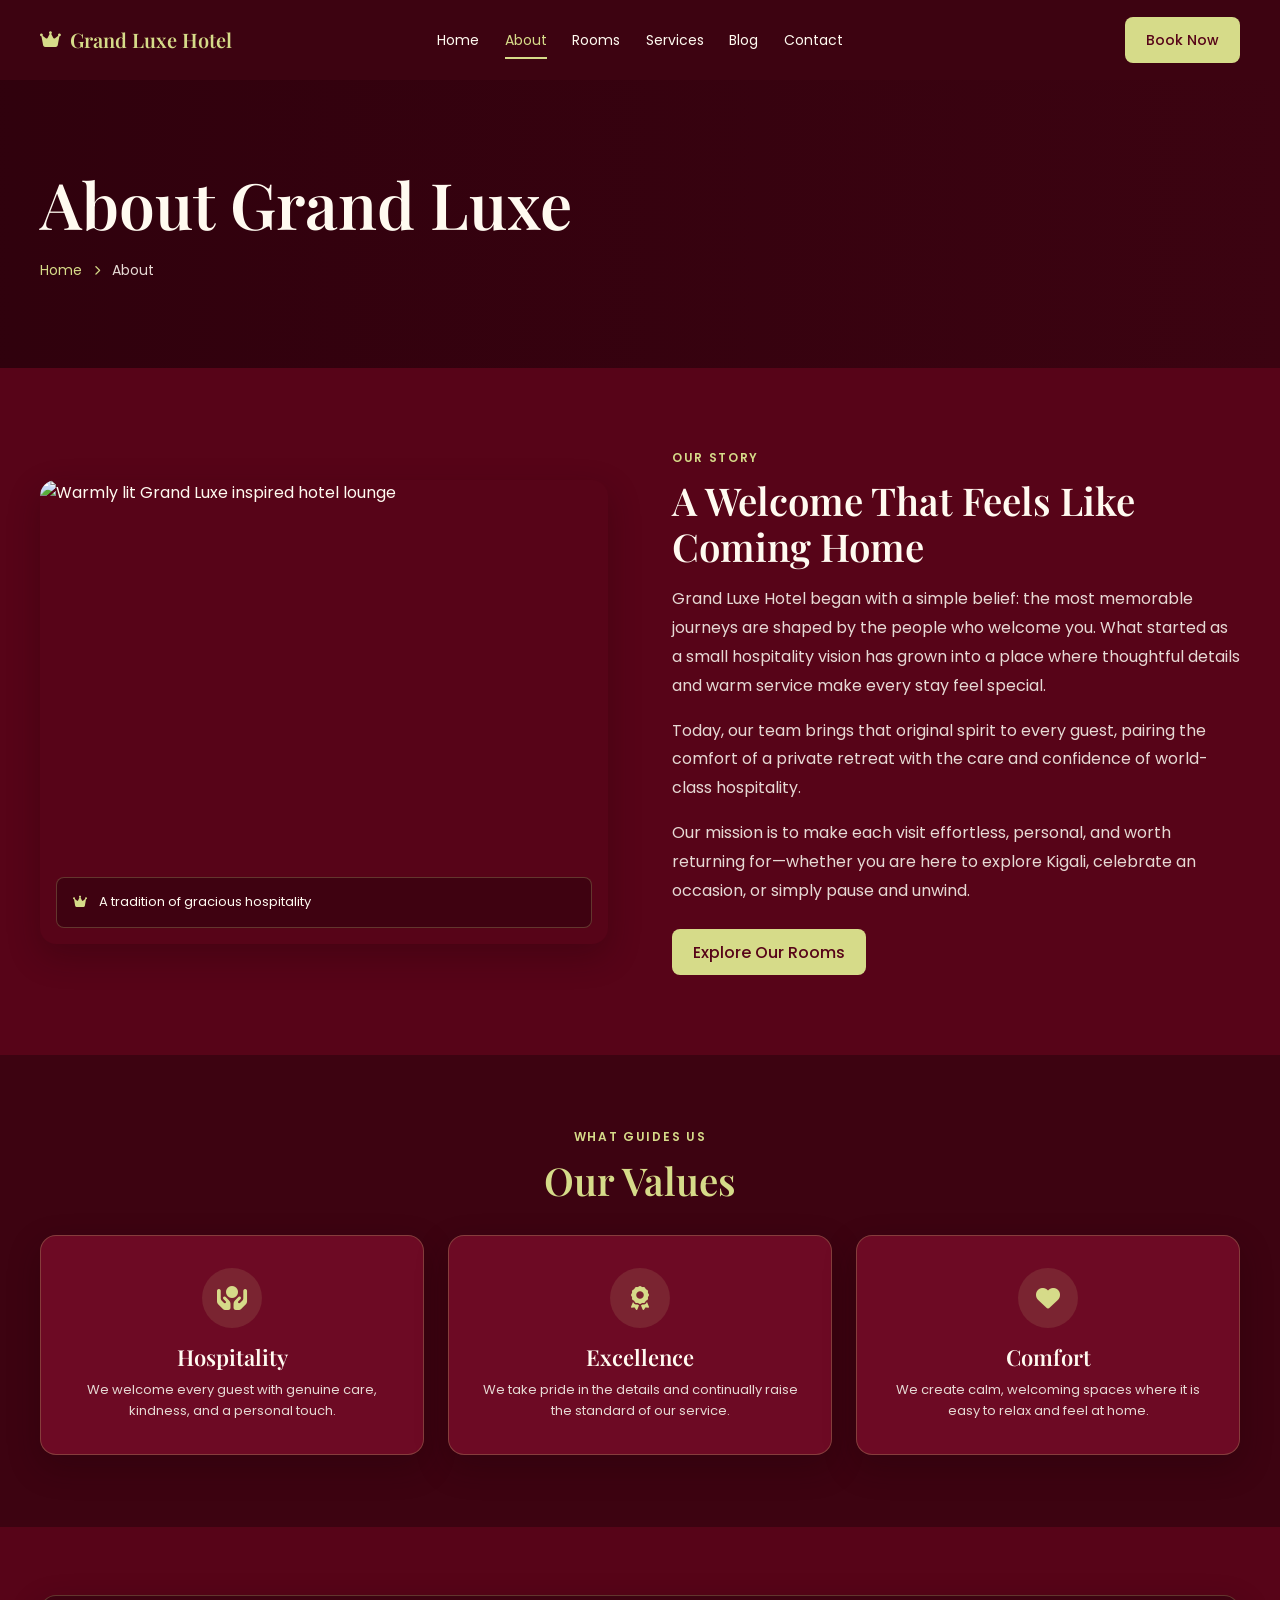
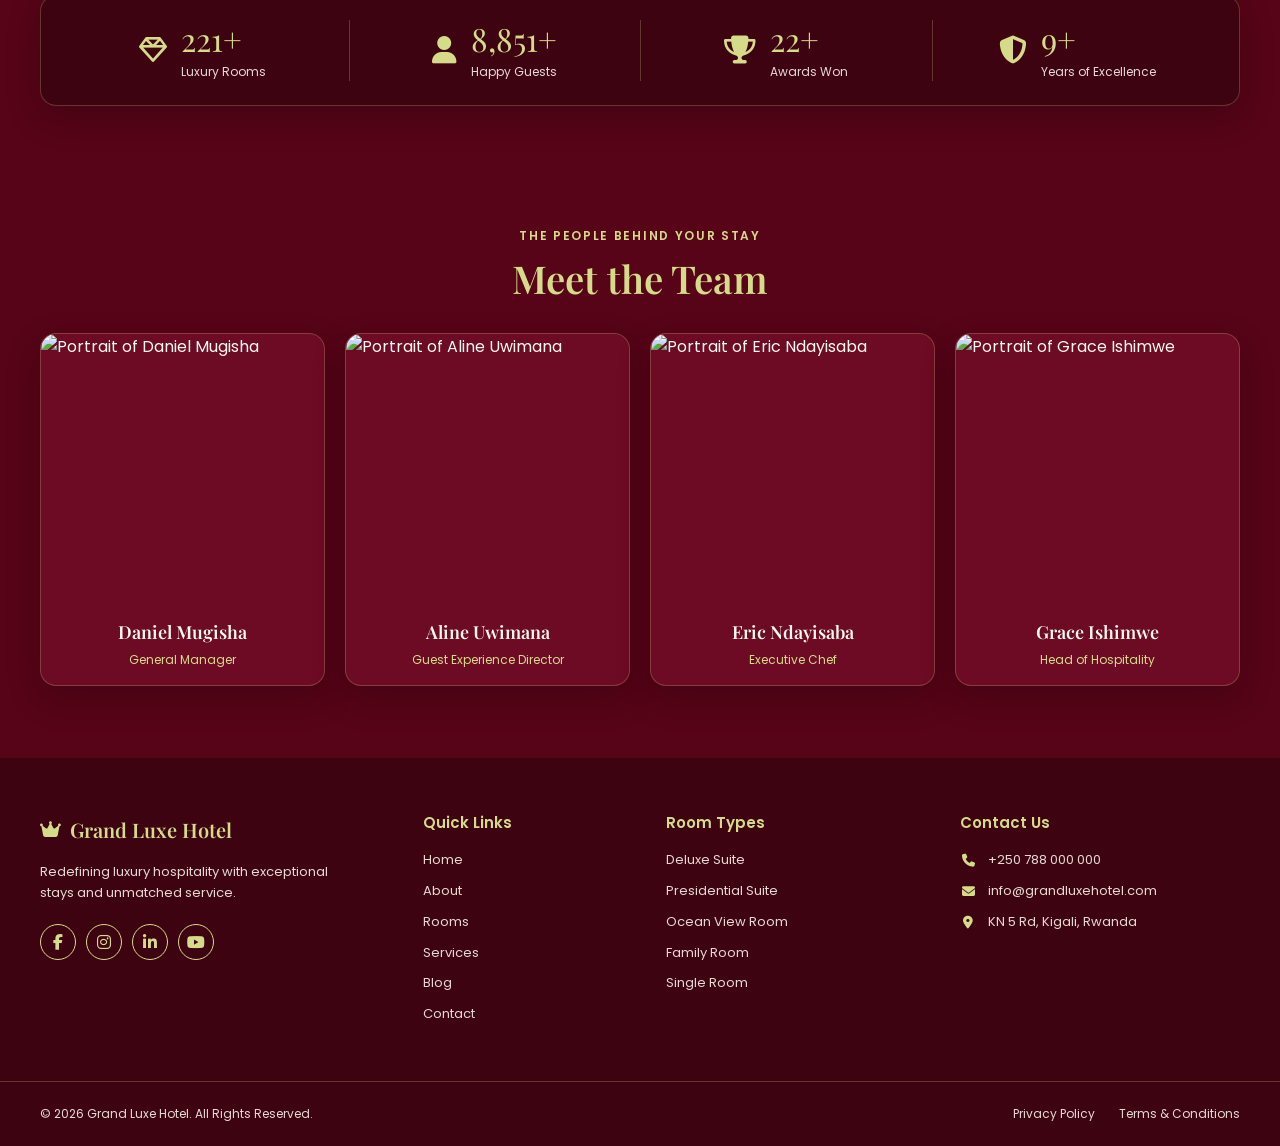
==== commit 902101a3: "Polish site metadata and navigation Co-authored-by: Copilot <223556219+Copilot@users.noreply.github." ====
--- a/about.html
+++ b/about.html
@@ -4,6 +4,8 @@
   <meta charset="UTF-8">
   <meta name="viewport" content="width=device-width, initial-scale=1.0">
   <title>About Us | Grand Luxe Hotel</title>
+  <meta name="description" content="Learn about Grand Luxe Hotel's story, values, and the hospitality team welcoming guests to Kigali, Rwanda.">
+  <link rel="icon" type="image/svg+xml" href="public/favicon.svg">
   <link rel="preconnect" href="https://fonts.googleapis.com">
   <link rel="preconnect" href="https://fonts.gstatic.com" crossorigin>
   <link rel="stylesheet" href="https://cdnjs.cloudflare.com/ajax/libs/font-awesome/6.7.2/css/all.min.css">
@@ -140,7 +142,7 @@
       <div class="site-footer__column"><h2 class="site-footer__heading">Room Types</h2><ul class="site-footer__links"><li><a href="rooms.html">Deluxe Suite</a></li><li><a href="rooms.html">Presidential Suite</a></li><li><a href="rooms.html">Ocean View Room</a></li><li><a href="rooms.html">Family Room</a></li><li><a href="rooms.html">Single Room</a></li></ul></div>
       <div class="site-footer__column"><h2 class="site-footer__heading">Contact Us</h2><ul class="site-footer__contact"><li><i class="fa-solid fa-phone" aria-hidden="true"></i><a href="tel:+250788000000">+250 788 000 000</a></li><li><i class="fa-solid fa-envelope" aria-hidden="true"></i><a href="mailto:info@grandluxehotel.com">info@grandluxehotel.com</a></li><li><i class="fa-solid fa-location-dot" aria-hidden="true"></i><span>KN 5 Rd, Kigali, Rwanda</span></li></ul></div>
     </div>
-    <div class="site-footer__bottom"><div class="site-footer__bottom-inner container"><p>&copy; 2026 Grand Luxe Hotel. All Rights Reserved.</p><nav class="site-footer__legal" aria-label="Legal"><a href="#privacy-policy">Privacy Policy</a><a href="#terms-and-conditions">Terms &amp; Conditions</a></nav></div></div>
+    <div class="site-footer__bottom"><div class="site-footer__bottom-inner container"><p>&copy; 2026 Grand Luxe Hotel. All Rights Reserved.</p><nav class="site-footer__legal" aria-label="Legal"><a href="policies.html#privacy-policy">Privacy Policy</a><a href="policies.html#terms-and-conditions">Terms &amp; Conditions</a></nav></div></div>
   </footer>
   <button class="back-to-top" type="button" aria-label="Back to top"><i class="fa-solid fa-arrow-up" aria-hidden="true"></i></button>
 </body>
--- a/css/style.css
+++ b/css/style.css
@@ -89,6 +89,24 @@
 .container {
   width: min(100% - (var(--container-gutter) * 2), var(--container-width));
   margin-inline: auto;
+}
+
+.policies-page {
+  display: grid;
+  gap: 1.5rem;
+  padding-block: 4rem;
+}
+
+.policies-page .card {
+  padding: clamp(1.5rem, 4vw, 2.5rem);
+}
+
+.policies-page h2 {
+  margin-bottom: 1rem;
+}
+
+.policies-page p + p {
+  margin-top: 1rem;
 }
 
 .btn {
@@ -1081,9 +1099,9 @@
 }
 
 .room-card__book:disabled {
-  border-color: #8d7a7b;
-  background-color: #8d7a7b;
-  color: #f4eeee;
+  border-color: #766364;
+  background-color: #766364;
+  color: var(--color-text);
   cursor: not-allowed;
   transform: none;
 }
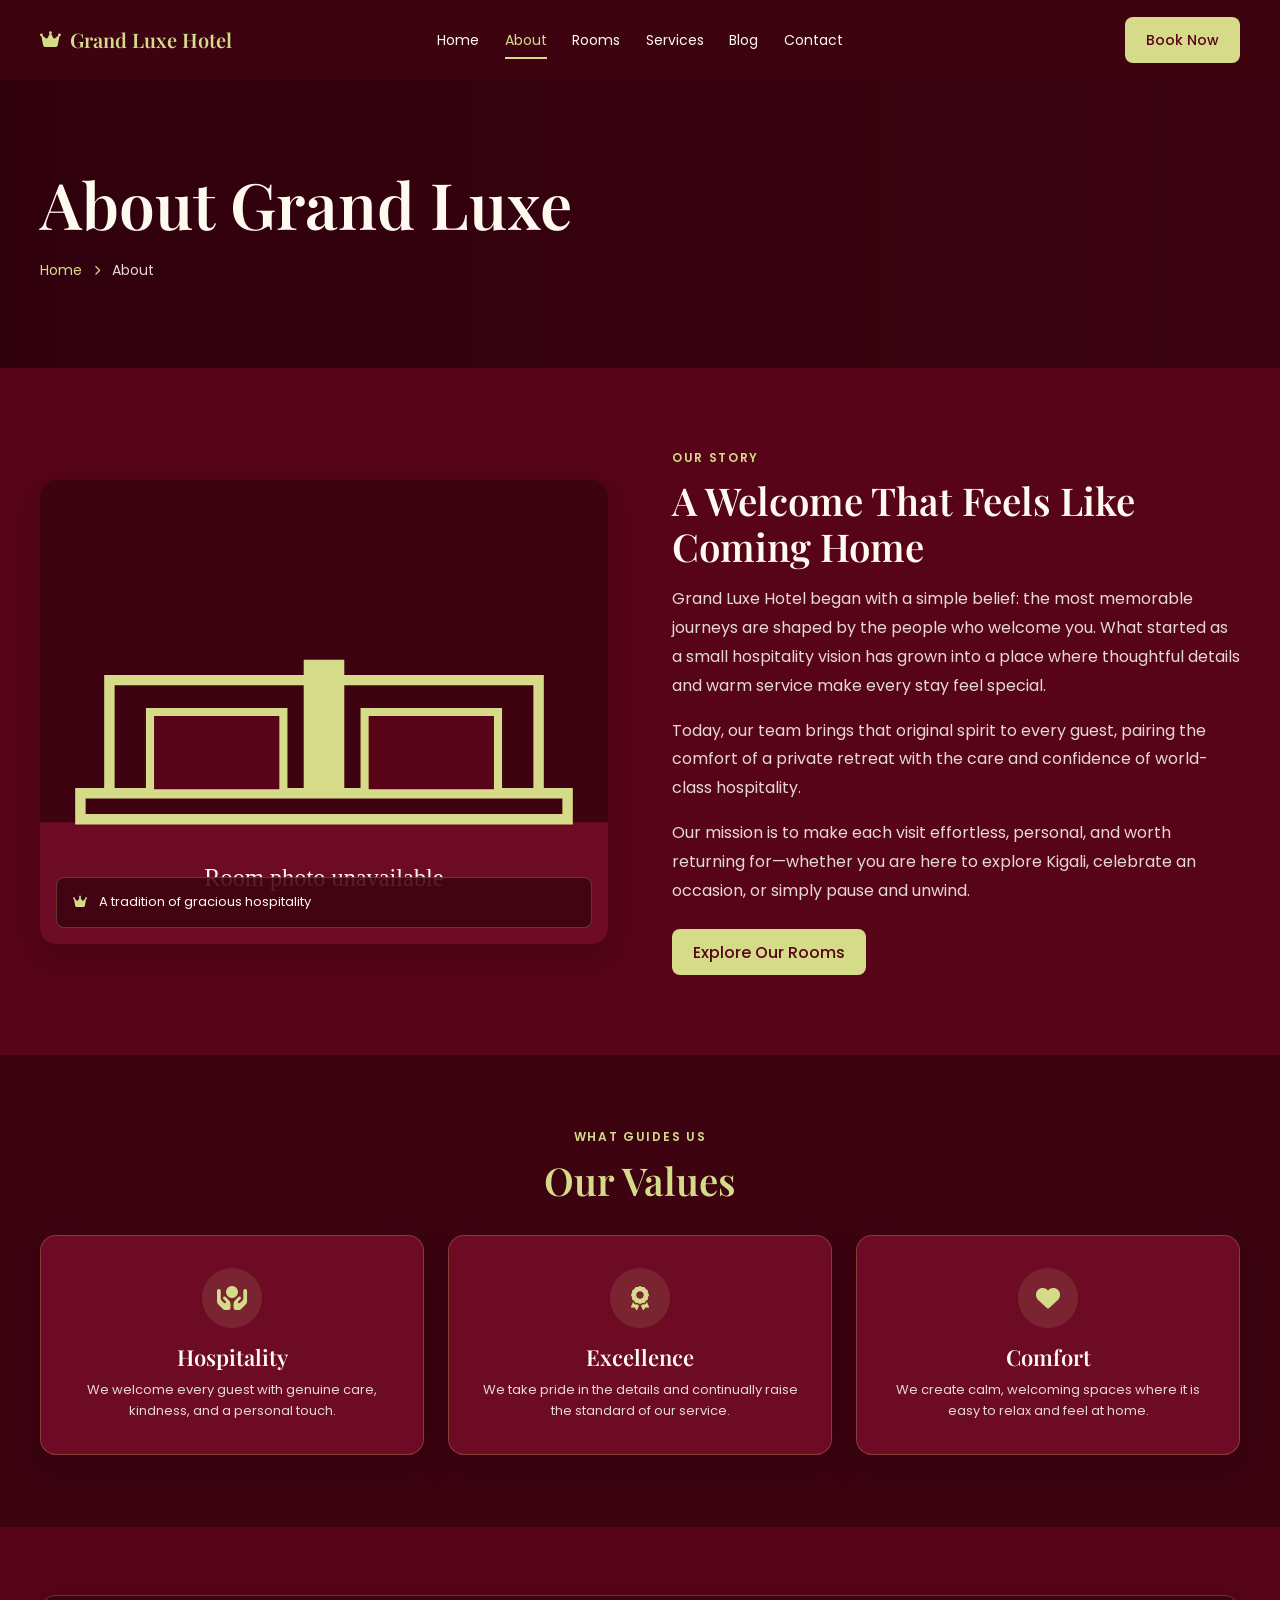
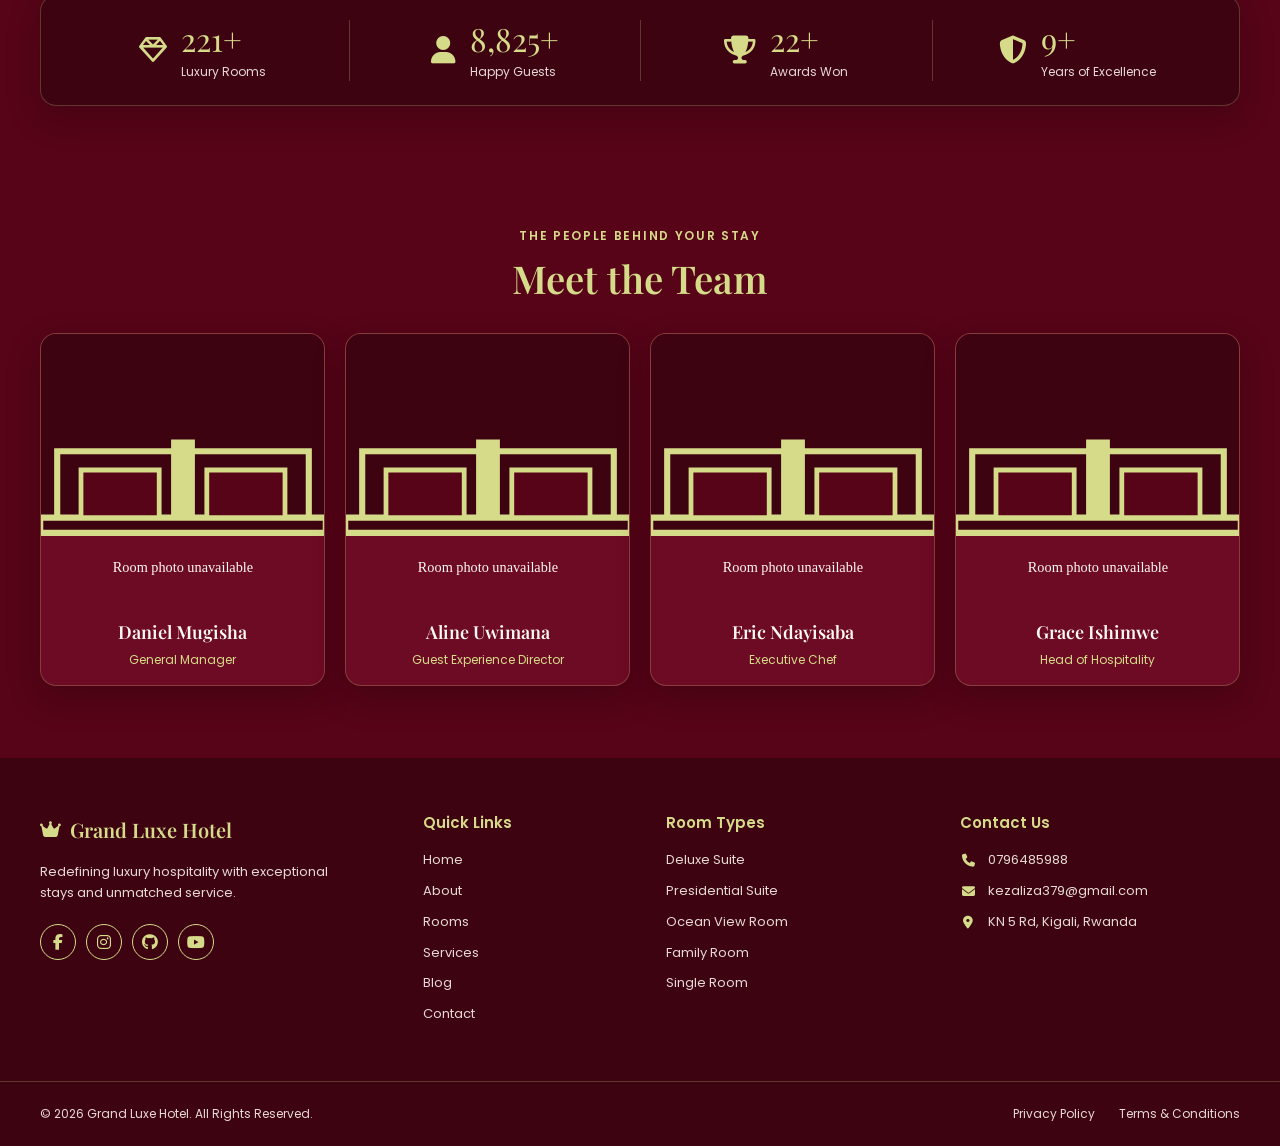
==== commit 1eaf9a8f: "Add EmailJS contact form delivery Co-authored-by: Copilot <223556219+Copilot@users.noreply.github.co" ====
--- a/about.html
+++ b/about.html
@@ -132,15 +132,15 @@
         <a class="site-brand site-footer__brand" href="index.html" aria-label="Grand Luxe Hotel home"><i class="fa-solid fa-crown" aria-hidden="true"></i><span>Grand Luxe Hotel</span></a>
         <p class="site-footer__tagline">Redefining luxury hospitality with exceptional stays and unmatched service.</p>
         <div class="site-footer__socials" aria-label="Social media">
-          <a href="https://www.facebook.com/" aria-label="Facebook"><i class="fa-brands fa-facebook-f" aria-hidden="true"></i></a>
-          <a href="https://www.instagram.com/" aria-label="Instagram"><i class="fa-brands fa-instagram" aria-hidden="true"></i></a>
-          <a href="https://www.linkedin.com/" aria-label="LinkedIn"><i class="fa-brands fa-linkedin-in" aria-hidden="true"></i></a>
+          <a href="https://web.facebook.com/keza.liza.71" aria-label="Facebook"><i class="fa-brands fa-facebook-f" aria-hidden="true"></i></a>
+          <a href="https://www.instagram.com/k.e.z.a_l.i.z.a/" aria-label="Instagram"><i class="fa-brands fa-instagram" aria-hidden="true"></i></a>
+          <a href="https://github.com/kezaliza/hotel-management" aria-label="GitHub"><i class="fa-brands fa-github" aria-hidden="true"></i></a>
           <a href="https://www.youtube.com/" aria-label="YouTube"><i class="fa-brands fa-youtube" aria-hidden="true"></i></a>
         </div>
       </div>
       <div class="site-footer__column"><h2 class="site-footer__heading">Quick Links</h2><ul class="site-footer__links"><li><a href="index.html">Home</a></li><li><a href="about.html" aria-current="page">About</a></li><li><a href="rooms.html">Rooms</a></li><li><a href="index.html#services">Services</a></li><li><a href="blog.html">Blog</a></li><li><a href="contact.html">Contact</a></li></ul></div>
       <div class="site-footer__column"><h2 class="site-footer__heading">Room Types</h2><ul class="site-footer__links"><li><a href="rooms.html">Deluxe Suite</a></li><li><a href="rooms.html">Presidential Suite</a></li><li><a href="rooms.html">Ocean View Room</a></li><li><a href="rooms.html">Family Room</a></li><li><a href="rooms.html">Single Room</a></li></ul></div>
-      <div class="site-footer__column"><h2 class="site-footer__heading">Contact Us</h2><ul class="site-footer__contact"><li><i class="fa-solid fa-phone" aria-hidden="true"></i><a href="tel:+250788000000">+250 788 000 000</a></li><li><i class="fa-solid fa-envelope" aria-hidden="true"></i><a href="mailto:info@grandluxehotel.com">info@grandluxehotel.com</a></li><li><i class="fa-solid fa-location-dot" aria-hidden="true"></i><span>KN 5 Rd, Kigali, Rwanda</span></li></ul></div>
+      <div class="site-footer__column"><h2 class="site-footer__heading">Contact Us</h2><ul class="site-footer__contact">      <li><i class="fa-solid fa-phone" aria-hidden="true"></i><a href="tel:0796485988">0796485988</a></li>      <li><i class="fa-solid fa-envelope" aria-hidden="true"></i><a href="mailto:kezaliza379@gmail.com">kezaliza379@gmail.com</a></li><li><i class="fa-solid fa-location-dot" aria-hidden="true"></i><span>KN 5 Rd, Kigali, Rwanda</span></li></ul></div>
     </div>
     <div class="site-footer__bottom"><div class="site-footer__bottom-inner container"><p>&copy; 2026 Grand Luxe Hotel. All Rights Reserved.</p><nav class="site-footer__legal" aria-label="Legal"><a href="policies.html#privacy-policy">Privacy Policy</a><a href="policies.html#terms-and-conditions">Terms &amp; Conditions</a></nav></div></div>
   </footer>
--- a/css/style.css
+++ b/css/style.css
@@ -581,6 +581,34 @@
   text-transform: uppercase;
 }
 
+.room-card__photo-count {
+  position: absolute;
+  right: 3.75rem;
+  bottom: 0.875rem;
+  display: inline-flex;
+  min-height: 2rem;
+  align-items: center;
+  gap: 0.375rem;
+  padding: 0.375rem 0.625rem;
+  border: 1px solid rgb(255 250 240 / 30%);
+  border-radius: 999px;
+  background-color: rgb(61 3 17 / 88%);
+  color: var(--color-text);
+  cursor: pointer;
+  font-size: 0.6875rem;
+}
+
+.room-card__photo-count:hover,
+.room-card__photo-count:focus-visible {
+  border-color: var(--color-accent);
+  color: var(--color-accent);
+}
+
+.room-card__photo-count:focus-visible {
+  outline: 2px solid var(--color-accent);
+  outline-offset: 2px;
+}
+
 .room-card__favorite {
   position: absolute;
   top: 0.75rem;
@@ -1348,6 +1376,37 @@
   height: 11rem;
   border-radius: var(--radius-control);
   background-color: var(--color-primary-light);
+  object-fit: cover;
+}
+
+.booking-summary__thumbnails {
+  display: flex;
+  gap: 0.5rem;
+  margin-top: 0.625rem;
+  overflow-x: auto;
+}
+
+.booking-summary__thumbnail {
+  flex: 0 0 3.75rem;
+  width: 3.75rem;
+  height: 3.25rem;
+  overflow: hidden;
+  padding: 0;
+  border: 2px solid transparent;
+  border-radius: 0.375rem;
+  background: transparent;
+  cursor: pointer;
+}
+
+.booking-summary__thumbnail.is-active,
+.booking-summary__thumbnail:focus-visible {
+  border-color: var(--color-accent);
+  outline: none;
+}
+
+.booking-summary__thumbnail img {
+  width: 100%;
+  height: 100%;
   object-fit: cover;
 }
 
@@ -2763,3 +2822,330 @@
     bottom: 1rem;
   }
 }
+
+.room-gallery {
+  width: min(94vw, 68rem);
+  max-width: none;
+  max-height: 92vh;
+  padding: 0;
+  overflow: visible;
+  border: 1px solid var(--color-border);
+  border-radius: var(--radius-card);
+  background: var(--color-primary-dark);
+  color: var(--color-text);
+}
+
+.room-gallery::backdrop {
+  background: rgb(18 0 5 / 88%);
+  backdrop-filter: blur(5px);
+}
+
+.room-gallery__panel {
+  position: relative;
+  display: grid;
+  gap: 0.875rem;
+  padding: clamp(1rem, 3vw, 1.75rem);
+}
+
+.room-gallery__title {
+  padding-right: 3rem;
+  color: var(--color-text);
+  font-size: clamp(1.25rem, 3vw, 1.75rem);
+}
+
+.room-gallery__close {
+  position: absolute;
+  top: 1rem;
+  right: 1rem;
+  z-index: 1;
+  display: grid;
+  width: 2.75rem;
+  height: 2.75rem;
+  place-items: center;
+  border: 1px solid var(--color-border);
+  border-radius: 50%;
+  background: var(--color-primary);
+  color: var(--color-text);
+  cursor: pointer;
+}
+
+.room-gallery__close:hover,
+.room-gallery__close:focus-visible {
+  border-color: var(--color-accent);
+  color: var(--color-accent);
+}
+
+.room-gallery__stage {
+  position: relative;
+  display: grid;
+  min-height: 12rem;
+  height: min(62vh, 42rem);
+  place-items: center;
+  overflow: hidden;
+  border-radius: var(--radius-control);
+  background: #21020a;
+}
+
+.room-gallery__image {
+  width: 100%;
+  height: 100%;
+  object-fit: contain;
+  opacity: 1;
+  transition: opacity 180ms ease;
+}
+
+.room-gallery__image.is-changing {
+  opacity: 0.2;
+}
+
+.room-gallery__arrow {
+  position: absolute;
+  z-index: 1;
+  top: 50%;
+  display: grid;
+  width: 2.75rem;
+  height: 2.75rem;
+  place-items: center;
+  border: 1px solid var(--color-border);
+  border-radius: 50%;
+  background: rgb(61 3 17 / 88%);
+  color: var(--color-text);
+  cursor: pointer;
+  transform: translateY(-50%);
+}
+
+.room-gallery__arrow:hover,
+.room-gallery__arrow:focus-visible {
+  border-color: var(--color-accent);
+  color: var(--color-accent);
+}
+
+.room-gallery__arrow--previous {
+  left: 0.875rem;
+}
+
+.room-gallery__arrow--next {
+  right: 0.875rem;
+}
+
+.room-gallery__counter {
+  color: var(--color-text-muted);
+  font-size: 0.8125rem;
+  text-align: center;
+}
+
+.room-gallery__thumbnails {
+  display: flex;
+  justify-content: center;
+  gap: 0.625rem;
+  max-width: 100%;
+  padding: 0.125rem 0 0.375rem;
+  overflow-x: auto;
+}
+
+.room-gallery__thumbnail {
+  flex: 0 0 5rem;
+  width: 5rem;
+  height: 3.75rem;
+  overflow: hidden;
+  padding: 0;
+  border: 2px solid transparent;
+  border-radius: 0.375rem;
+  background: transparent;
+  cursor: pointer;
+}
+
+.room-gallery__thumbnail img {
+  width: 100%;
+  height: 100%;
+  object-fit: cover;
+}
+
+.room-gallery__thumbnail.is-active,
+.room-gallery__thumbnail:focus-visible {
+  border-color: var(--color-accent);
+  outline: none;
+}
+
+.booking-summary__thumbnail.is-active {
+  border-color: var(--color-accent);
+}
+
+.admin-rooms {
+  margin-bottom: 3rem;
+}
+
+.admin-rooms__table-wrap {
+  overflow-x: auto;
+}
+
+.admin-rooms__table {
+  width: 100%;
+  border-collapse: collapse;
+  text-align: left;
+}
+
+.admin-rooms__table th,
+.admin-rooms__table td {
+  padding: 0.75rem;
+  border-bottom: 1px solid var(--color-border);
+  color: var(--color-text-muted);
+  font-size: 0.8125rem;
+  vertical-align: middle;
+}
+
+.admin-rooms__table th {
+  color: var(--color-accent);
+  font-weight: 600;
+}
+
+.admin-rooms__cover {
+  width: 4.5rem;
+  height: 3.25rem;
+  border-radius: 0.375rem;
+  background: var(--color-primary-dark);
+  object-fit: cover;
+}
+
+.admin-rooms__edit {
+  min-height: 2.25rem;
+  padding: 0.5rem 0.75rem;
+  font-size: 0.75rem;
+}
+
+.admin-rooms__error {
+  margin-bottom: 1rem;
+  color: #ff8585;
+}
+
+.admin-room-dialog {
+  width: min(94vw, 48rem);
+  max-width: none;
+  max-height: 92vh;
+  padding: 0;
+  overflow: auto;
+  border: 1px solid var(--color-border);
+  border-radius: var(--radius-card);
+  background: var(--color-primary-dark);
+  color: var(--color-text);
+}
+
+.admin-room-dialog::backdrop {
+  background: rgb(18 0 5 / 82%);
+}
+
+.admin-room-form {
+  display: grid;
+  gap: 1.25rem;
+  padding: clamp(1rem, 4vw, 2rem);
+}
+
+.admin-room-form__heading,
+.admin-room-form__actions {
+  display: flex;
+  align-items: center;
+  justify-content: space-between;
+  gap: 1rem;
+}
+
+.admin-room-form__heading h2 {
+  color: var(--color-text);
+}
+
+.admin-room-dialog__close {
+  display: grid;
+  width: 2.5rem;
+  height: 2.5rem;
+  place-items: center;
+  border: 1px solid var(--color-border);
+  border-radius: 50%;
+  background: transparent;
+  color: var(--color-text);
+  cursor: pointer;
+}
+
+.admin-room-form__grid {
+  display: grid;
+  grid-template-columns: repeat(2, minmax(0, 1fr));
+  gap: 1rem;
+}
+
+.admin-room-form__grid label,
+.admin-room-form__preview-label {
+  display: grid;
+  gap: 0.375rem;
+  color: var(--color-text);
+  font-size: 0.8125rem;
+}
+
+.admin-room-form__grid input,
+.admin-room-form__grid select,
+.admin-room-form__grid textarea {
+  width: 100%;
+  min-width: 0;
+  padding: 0.75rem;
+  border: 1px solid var(--color-border);
+  border-radius: var(--radius-control);
+  background: var(--color-primary);
+  color: var(--color-text);
+}
+
+.admin-room-form__grid textarea {
+  resize: vertical;
+}
+
+.admin-room-form__wide {
+  grid-column: 1 / -1;
+}
+
+.admin-room-form__previews {
+  display: flex;
+  flex-wrap: wrap;
+  gap: 0.625rem;
+  min-height: 3.5rem;
+}
+
+.admin-room-form__previews img {
+  width: 5rem;
+  height: 3.5rem;
+  border: 1px solid var(--color-border);
+  border-radius: 0.375rem;
+  background: var(--color-primary);
+  object-fit: cover;
+}
+
+.admin-room-form__actions {
+  justify-content: flex-end;
+}
+
+@media (max-width: 767px) {
+  .room-gallery {
+    width: calc(100vw - 1rem);
+  }
+
+  .room-gallery__stage {
+    height: min(54vh, 32rem);
+  }
+
+  .room-gallery__thumbnails {
+    justify-content: flex-start;
+  }
+
+  .admin-rooms__table {
+    min-width: 42rem;
+  }
+
+  .admin-room-form__grid {
+    grid-template-columns: minmax(0, 1fr);
+  }
+
+  .admin-room-form__wide {
+    grid-column: auto;
+  }
+}
+
+@media (prefers-reduced-motion: reduce) {
+  .room-gallery__image {
+    transition: none;
+  }
+}
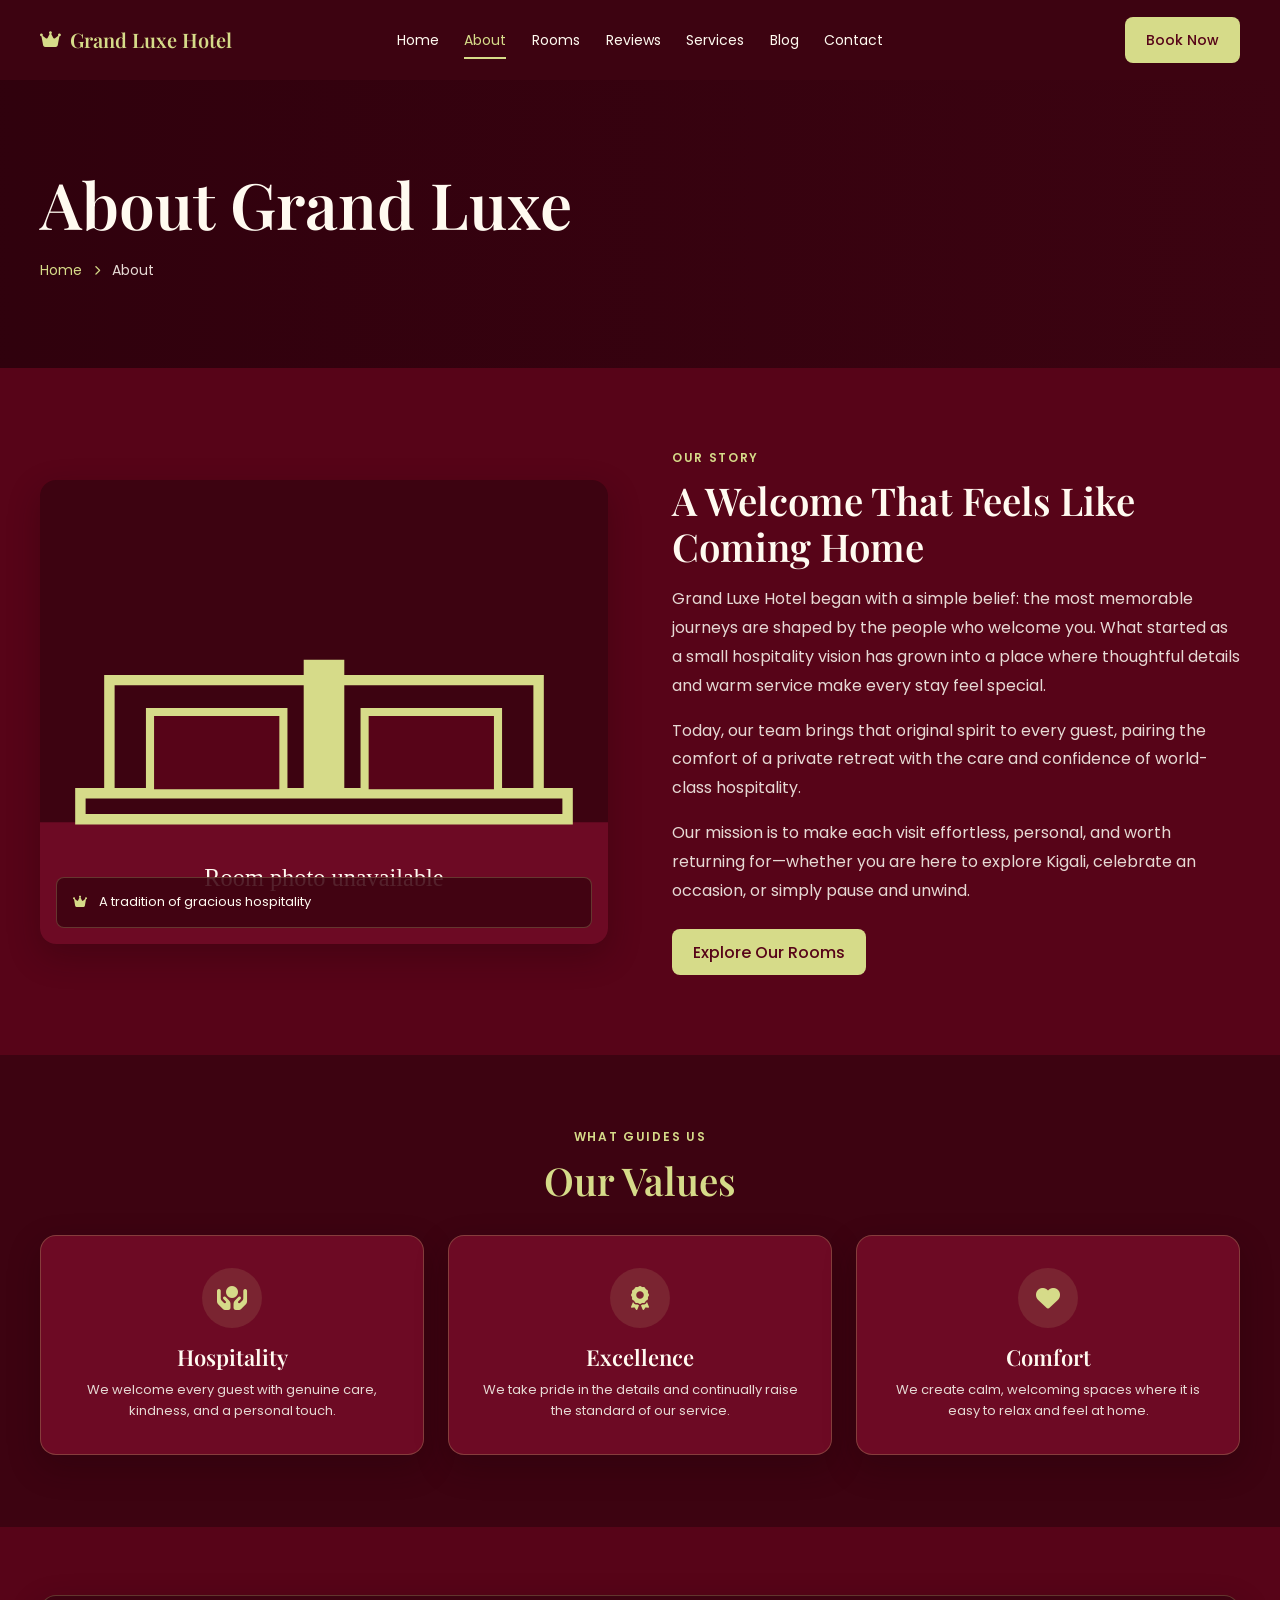
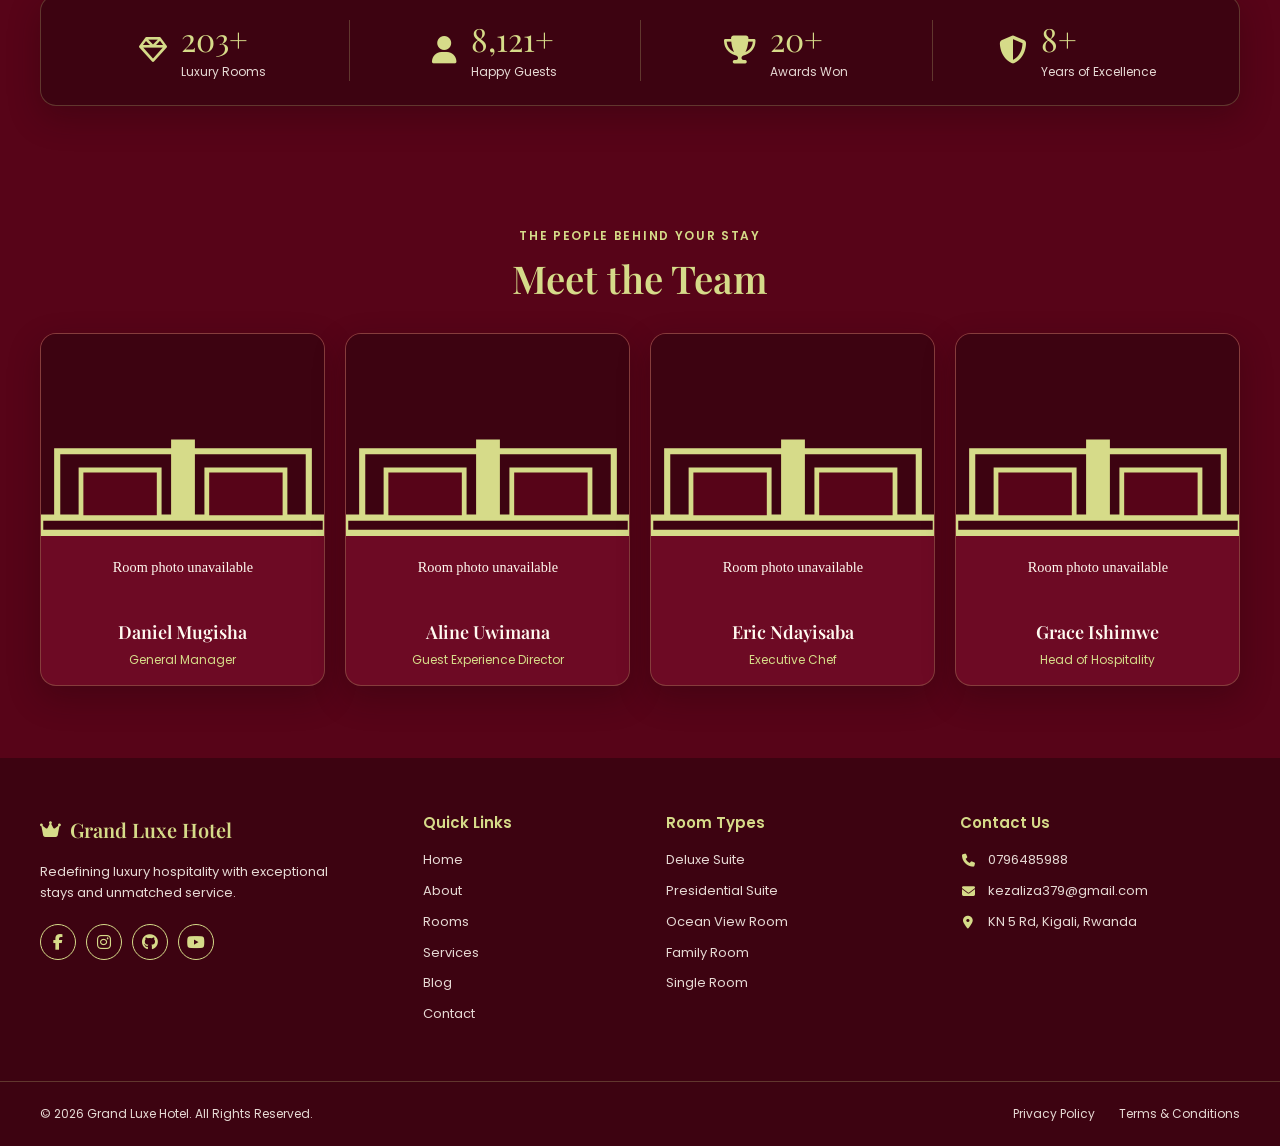
==== commit 0b89f812: "Add guest registration and account pages Co-authored-by: Copilot <223556219+Copilot@users.noreply.gi" ====
--- a/about.html
+++ b/about.html
@@ -23,6 +23,7 @@
         <a class="site-nav__link" href="index.html">Home</a>
         <a class="site-nav__link is-active" href="about.html" aria-current="page">About</a>
         <a class="site-nav__link" href="rooms.html">Rooms</a>
+        <a class="site-nav__link" href="reviews.html">Reviews</a>
         <a class="site-nav__link" href="index.html#services">Services</a>
         <a class="site-nav__link" href="blog.html">Blog</a>
         <a class="site-nav__link" href="contact.html">Contact</a>
--- a/css/style.css
+++ b/css/style.css
@@ -3149,3 +3149,613 @@
     transition: none;
   }
 }
+
+.guest-reviews-section {
+  padding-block: 4.5rem;
+  background-color: var(--color-primary-dark);
+}
+
+.guest-reviews-section__heading,
+.reviews-section-heading {
+  display: flex;
+  align-items: end;
+  justify-content: space-between;
+  gap: 1.5rem;
+  margin-bottom: 1.5rem;
+}
+
+.guest-reviews-section__grid,
+.reviews-list {
+  display: grid;
+  grid-template-columns: repeat(3, minmax(0, 1fr));
+  gap: 1.25rem;
+}
+
+.reviews-page {
+  display: grid;
+  gap: 3.5rem;
+  padding-block: 3.5rem 5rem;
+}
+
+.reviews-error,
+.account-error {
+  color: #ff9999;
+}
+
+.reviews-summary {
+  display: grid;
+  grid-template-columns: minmax(14rem, 0.8fr) minmax(18rem, 1.2fr);
+  align-items: center;
+  gap: 2rem;
+  padding: clamp(1.5rem, 4vw, 2.5rem);
+}
+
+.reviews-summary__score {
+  text-align: center;
+}
+
+.reviews-summary__score .section-title {
+  margin-top: 0.35rem;
+  color: var(--color-text);
+  font-size: clamp(2.5rem, 6vw, 4rem);
+}
+
+.reviews-summary__out-of {
+  color: var(--color-text-muted);
+  font-family: var(--font-body);
+  font-size: 1rem;
+  font-weight: 400;
+}
+
+.reviews-stars {
+  display: inline-flex;
+  gap: 0.2rem;
+  color: #e6bb55;
+}
+
+.reviews-summary__score .reviews-stars {
+  margin-top: 0.5rem;
+  font-size: 1.25rem;
+}
+
+.reviews-summary__total {
+  margin-top: 0.625rem;
+}
+
+.reviews-summary__total strong {
+  color: var(--color-text);
+}
+
+.reviews-summary__chart {
+  display: grid;
+  gap: 0.625rem;
+}
+
+.reviews-summary__row {
+  display: grid;
+  grid-template-columns: 4.25rem minmax(0, 1fr) 2rem;
+  align-items: center;
+  gap: 0.75rem;
+  color: var(--color-text-muted);
+  font-size: 0.8125rem;
+}
+
+.reviews-summary__row > :last-child {
+  text-align: right;
+}
+
+.reviews-summary__track {
+  height: 0.55rem;
+  overflow: hidden;
+  border-radius: 999px;
+  background: rgb(255 250 240 / 12%);
+}
+
+.reviews-summary__fill {
+  display: block;
+  height: 100%;
+  border-radius: inherit;
+  background: #e6bb55;
+}
+
+.reviews-login,
+.reviews-form {
+  padding: clamp(1.25rem, 4vw, 2rem);
+}
+
+.reviews-login {
+  display: flex;
+  align-items: center;
+  justify-content: space-between;
+  gap: 1rem;
+}
+
+.reviews-form__signed-in {
+  margin-bottom: 1.25rem;
+}
+
+.reviews-form__signed-in a,
+.account-empty a {
+  color: var(--color-accent);
+  text-decoration: underline;
+  text-underline-offset: 0.15em;
+}
+
+.reviews-form__field,
+.account-login label,
+.register-form label {
+  display: grid;
+  gap: 0.45rem;
+  margin-top: 1rem;
+}
+
+.reviews-form__label,
+.account-login label,
+.register-form label {
+  color: var(--color-text);
+  font-size: 0.875rem;
+  font-weight: 500;
+}
+
+.reviews-form__label > span,
+.reviews-form__error,
+.account-error {
+  color: #ff8585;
+}
+
+.reviews-form input,
+.reviews-form select,
+.reviews-form textarea,
+.account-login input,
+.register-form input,
+.reviews-filters select {
+  width: 100%;
+  min-height: 2.875rem;
+  padding: 0.7rem 0.85rem;
+  border: 1px solid var(--color-border);
+  border-radius: var(--radius-control);
+  background-color: var(--color-primary-dark);
+  color: var(--color-text);
+}
+
+.reviews-form textarea {
+  min-height: 8rem;
+  resize: vertical;
+}
+
+.reviews-form input:focus,
+.reviews-form select:focus,
+.reviews-form textarea:focus,
+.account-login input:focus,
+.register-form input:focus,
+.reviews-filters select:focus {
+  border-color: var(--color-accent);
+  outline: 2px solid rgb(214 219 137 / 22%);
+  outline-offset: 1px;
+}
+
+.reviews-form [aria-invalid="true"] {
+  border-color: #ff8585;
+}
+
+.reviews-rating-input {
+  display: flex;
+  gap: 0.35rem;
+}
+
+.reviews-rating-input__star {
+  padding: 0.25rem;
+  border: 0;
+  background: transparent;
+  color: var(--color-text-muted);
+  cursor: pointer;
+  font-size: 1.75rem;
+}
+
+.reviews-rating-input__star.is-selected,
+.reviews-rating-input__star:hover {
+  color: #e6bb55;
+}
+
+.reviews-rating-input__star:focus-visible {
+  outline: 2px solid var(--color-accent);
+  outline-offset: 2px;
+}
+
+.reviews-form__meta {
+  display: flex;
+  justify-content: space-between;
+  gap: 1rem;
+  color: var(--color-text-muted);
+  font-size: 0.75rem;
+}
+
+.reviews-form__actions {
+  display: flex;
+  flex-wrap: wrap;
+  gap: 0.75rem;
+  margin-top: 1.25rem;
+}
+
+.reviews-filters {
+  display: flex;
+  flex-wrap: wrap;
+  gap: 0.75rem;
+}
+
+.reviews-filters label {
+  display: grid;
+  gap: 0.3rem;
+  color: var(--color-text-muted);
+  font-size: 0.75rem;
+}
+
+.reviews-filters select {
+  min-width: 9.5rem;
+  min-height: 2.5rem;
+  padding-block: 0.45rem;
+  font-size: 0.8125rem;
+}
+
+.review-card {
+  display: flex;
+  min-width: 0;
+  flex-direction: column;
+  padding: 1.35rem;
+}
+
+.review-card__heading,
+.review-card__identity {
+  display: flex;
+  align-items: center;
+  gap: 0.75rem;
+}
+
+.review-card__heading {
+  justify-content: space-between;
+  align-items: flex-start;
+}
+
+.review-card__identity {
+  min-width: 0;
+}
+
+.review-card__avatar {
+  display: grid;
+  width: 2.75rem;
+  height: 2.75rem;
+  flex: 0 0 auto;
+  place-items: center;
+  border: 1px solid var(--color-border);
+  border-radius: 50%;
+  background-color: var(--color-primary-dark);
+  color: var(--color-accent);
+  font-size: 0.75rem;
+  font-weight: 600;
+}
+
+.review-card__name,
+.review-card__title {
+  color: var(--color-text);
+  font-family: var(--font-body);
+  font-size: 0.9375rem;
+  font-weight: 600;
+}
+
+.review-card__identity .reviews-stars {
+  margin-top: 0.15rem;
+  font-size: 0.7rem;
+}
+
+.review-card__date {
+  flex: 0 0 auto;
+  color: var(--color-text-muted);
+  font-size: 0.6875rem;
+}
+
+.review-card__details {
+  display: flex;
+  flex-wrap: wrap;
+  gap: 0.5rem;
+  margin-top: 1rem;
+}
+
+.review-card__service,
+.review-card__sample {
+  width: fit-content;
+  padding: 0.2rem 0.6rem;
+  border: 1px solid var(--color-border);
+  border-radius: 999px;
+  color: var(--color-accent);
+  font-size: 0.6875rem;
+}
+
+.review-card__sample {
+  color: var(--color-text-muted);
+}
+
+.review-card__title {
+  margin-top: 0.85rem;
+}
+
+.review-card__comment {
+  margin-top: 0.5rem;
+  font-size: 0.8125rem;
+  line-height: 1.75;
+  overflow-wrap: anywhere;
+}
+
+.review-card__actions {
+  display: flex;
+  gap: 0.5rem;
+  margin-top: auto;
+  padding-top: 1rem;
+}
+
+.review-card__actions .btn {
+  min-height: 2.25rem;
+  padding: 0.4rem 0.7rem;
+  font-size: 0.75rem;
+}
+
+.review-card__delete {
+  border-color: rgb(255 133 133 / 50%);
+  color: #ff9999;
+}
+
+.reviews-empty,
+.account-empty {
+  padding: 1.5rem;
+  text-align: center;
+}
+
+.reviews-toast {
+  position: fixed;
+  z-index: 30;
+  right: 1.5rem;
+  bottom: 1.5rem;
+  max-width: min(24rem, calc(100vw - 3rem));
+  padding: 0.875rem 1.125rem;
+  border: 1px solid var(--color-accent);
+  border-radius: var(--radius-control);
+  background-color: var(--color-primary-dark);
+  box-shadow: var(--shadow-card);
+  color: var(--color-accent);
+  opacity: 0;
+  pointer-events: none;
+  transform: translateY(0.5rem);
+  transition: opacity 180ms ease, transform 180ms ease;
+}
+
+.reviews-toast.is-visible {
+  opacity: 1;
+  transform: translateY(0);
+}
+
+.reviews-toast.is-error {
+  border-color: #ff8585;
+  color: #ff9999;
+}
+
+.account-page {
+  display: grid;
+  gap: 1.5rem;
+  padding-block: 3rem 5rem;
+}
+
+.account-demo-notice {
+  padding: 0.875rem 1rem;
+  border: 1px solid var(--color-border);
+  border-radius: var(--radius-control);
+  color: var(--color-text-muted);
+  font-size: 0.8125rem;
+}
+
+.account-demo-notice i {
+  margin-right: 0.4rem;
+  color: var(--color-accent);
+}
+
+.account-login {
+  width: min(100%, 38rem);
+  margin-inline: auto;
+  padding: clamp(1.5rem, 4vw, 2.25rem);
+}
+
+.register-card {
+  width: min(100%, 38rem);
+  margin-inline: auto;
+  padding: clamp(1.5rem, 4vw, 2.25rem);
+}
+
+.account-login > p {
+  margin-top: 0.5rem;
+}
+
+.register-card > p {
+  margin-top: 0.5rem;
+}
+
+.account-login form {
+  display: grid;
+  gap: 0.4rem;
+  margin-top: 1rem;
+}
+
+.register-form {
+  display: grid;
+  gap: 0.4rem;
+  margin-top: 1rem;
+}
+
+.account-login form > .btn {
+  justify-self: start;
+  margin-top: 0.5rem;
+}
+
+.register-form > .btn {
+  justify-self: start;
+  margin-top: 0.5rem;
+}
+
+.register-form label span {
+  color: var(--color-text-muted);
+  font-weight: 400;
+}
+
+.account-login__register,
+.register-card__signin {
+  margin-top: 1.25rem;
+  font-size: 0.875rem;
+}
+
+.account-login__register a,
+.register-card__signin a {
+  color: var(--color-accent);
+  text-decoration: underline;
+  text-underline-offset: 0.15em;
+}
+
+.account-toolbar {
+  display: flex;
+  align-items: center;
+  justify-content: space-between;
+  gap: 1rem;
+  padding: 1rem 1.25rem;
+  border: 1px solid var(--color-border);
+  border-radius: var(--radius-card);
+  background-color: var(--color-primary-light);
+}
+
+.account-toolbar strong {
+  color: var(--color-text);
+}
+
+.account-tabs {
+  display: flex;
+  gap: 0.5rem;
+  border-bottom: 1px solid var(--color-border);
+}
+
+.account-tab {
+  padding: 0.75rem 1rem;
+  border: 0;
+  border-bottom: 2px solid transparent;
+  background: transparent;
+  color: var(--color-text-muted);
+  cursor: pointer;
+}
+
+.account-tab.is-active {
+  border-bottom-color: var(--color-accent);
+  color: var(--color-accent);
+}
+
+.account-list {
+  display: grid;
+  gap: 1rem;
+}
+
+.account-booking {
+  padding: 1.25rem;
+}
+
+.account-booking__heading {
+  display: flex;
+  align-items: center;
+  justify-content: space-between;
+  gap: 1rem;
+}
+
+.account-booking__heading h3 {
+  color: var(--color-text);
+  font-family: var(--font-body);
+  font-size: 1rem;
+}
+
+.account-booking__status {
+  color: var(--color-accent);
+  font-size: 0.75rem;
+}
+
+.account-booking > p {
+  margin-block: 0.5rem 1rem;
+  font-size: 0.8125rem;
+}
+
+.account-booking .btn {
+  min-height: 2.375rem;
+  padding: 0.5rem 0.875rem;
+  font-size: 0.8125rem;
+}
+
+.admin-reviews {
+  margin-bottom: 3rem;
+}
+
+.admin-reviews__table {
+  min-width: 70rem;
+}
+
+.admin-reviews__comment {
+  max-width: 24rem;
+  white-space: normal;
+  overflow-wrap: anywhere;
+}
+
+.admin-reviews__actions {
+  display: flex;
+  gap: 0.5rem;
+}
+
+.admin-reviews__actions .btn {
+  min-height: 2.25rem;
+  padding: 0.4rem 0.65rem;
+  font-size: 0.75rem;
+}
+
+@media (max-width: 767px) {
+  .guest-reviews-section__heading,
+  .reviews-section-heading,
+  .reviews-login,
+  .account-toolbar {
+    align-items: flex-start;
+    flex-direction: column;
+  }
+
+  .guest-reviews-section__grid,
+  .reviews-list {
+    grid-template-columns: minmax(0, 1fr);
+  }
+
+  .reviews-summary {
+    grid-template-columns: minmax(0, 1fr);
+  }
+
+  .reviews-filters {
+    width: 100%;
+  }
+
+  .reviews-filters label {
+    flex: 1 1 8rem;
+  }
+
+  .reviews-filters select {
+    min-width: 0;
+  }
+
+  .reviews-page {
+    gap: 2.5rem;
+    padding-block: 2.5rem 3.5rem;
+  }
+
+  .review-card__heading {
+    flex-direction: column;
+  }
+
+  .account-booking__heading {
+    align-items: flex-start;
+    flex-direction: column;
+    gap: 0.35rem;
+  }
+}
